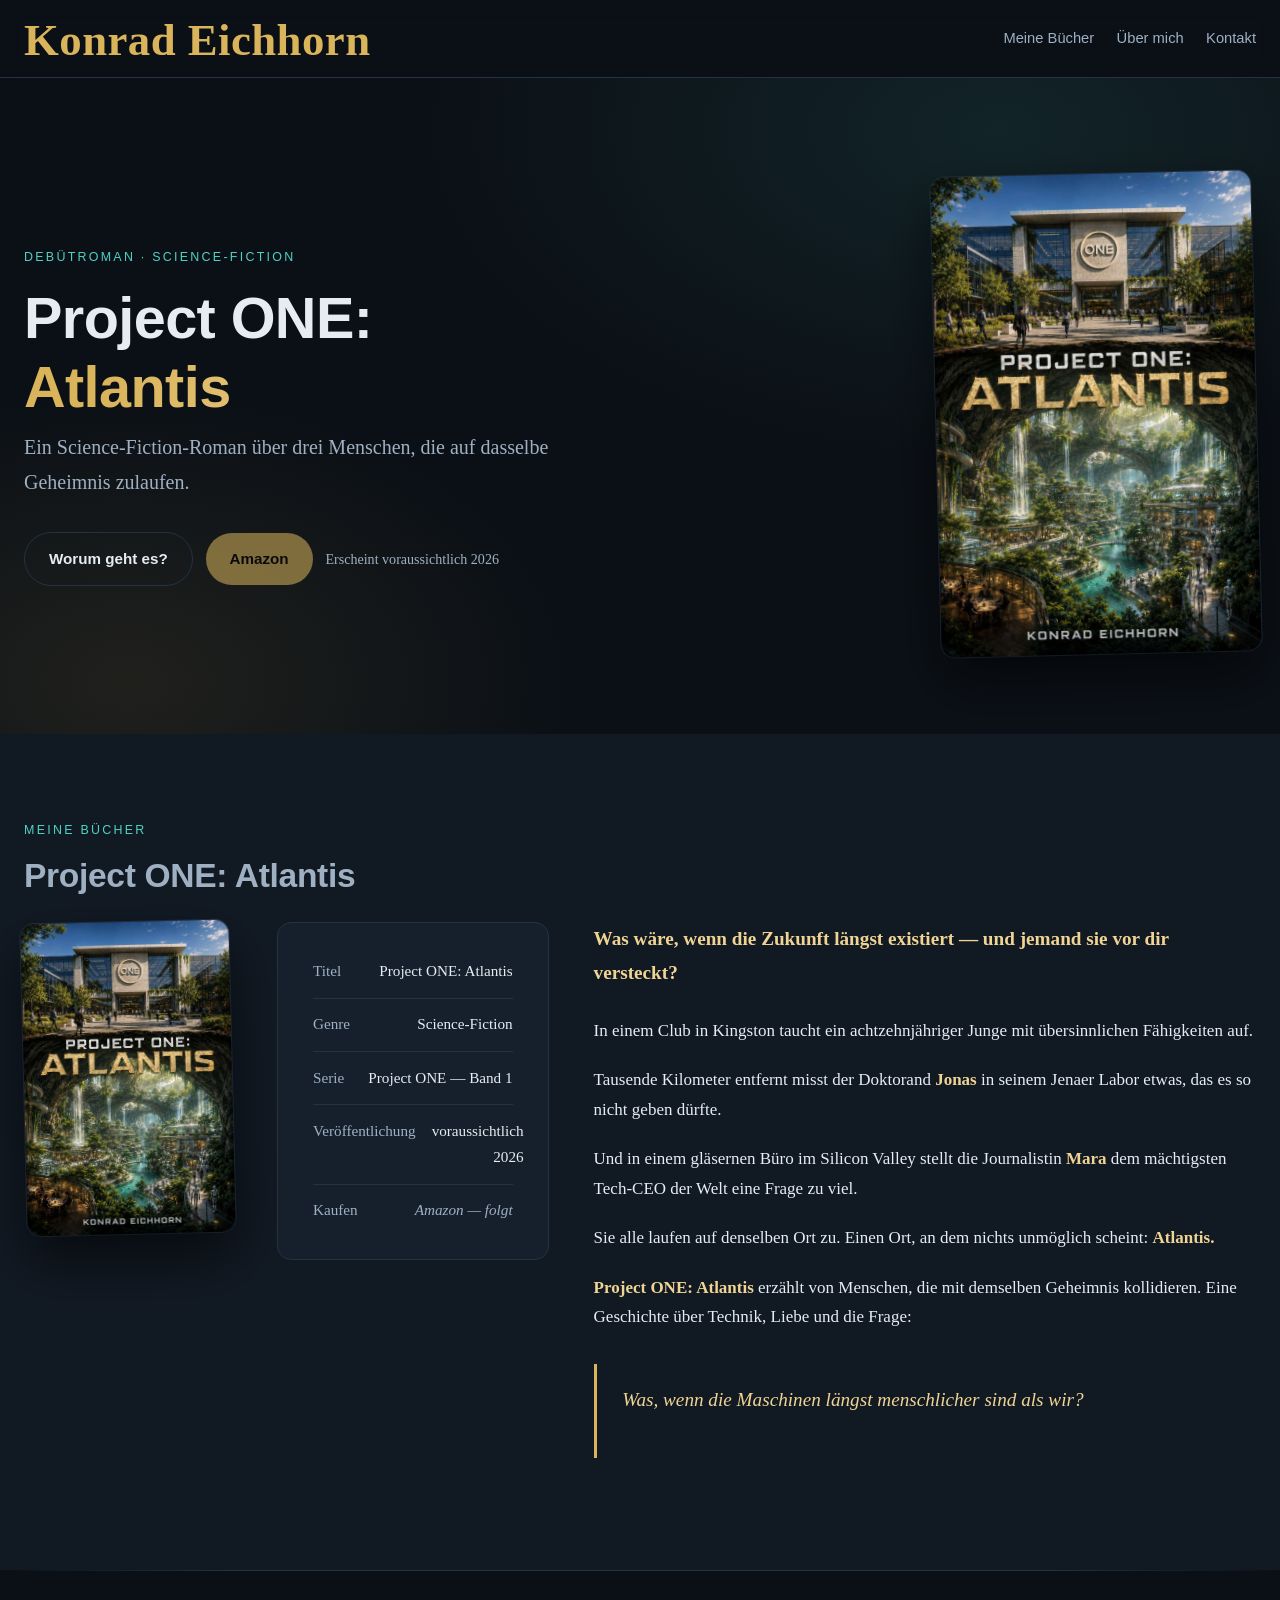
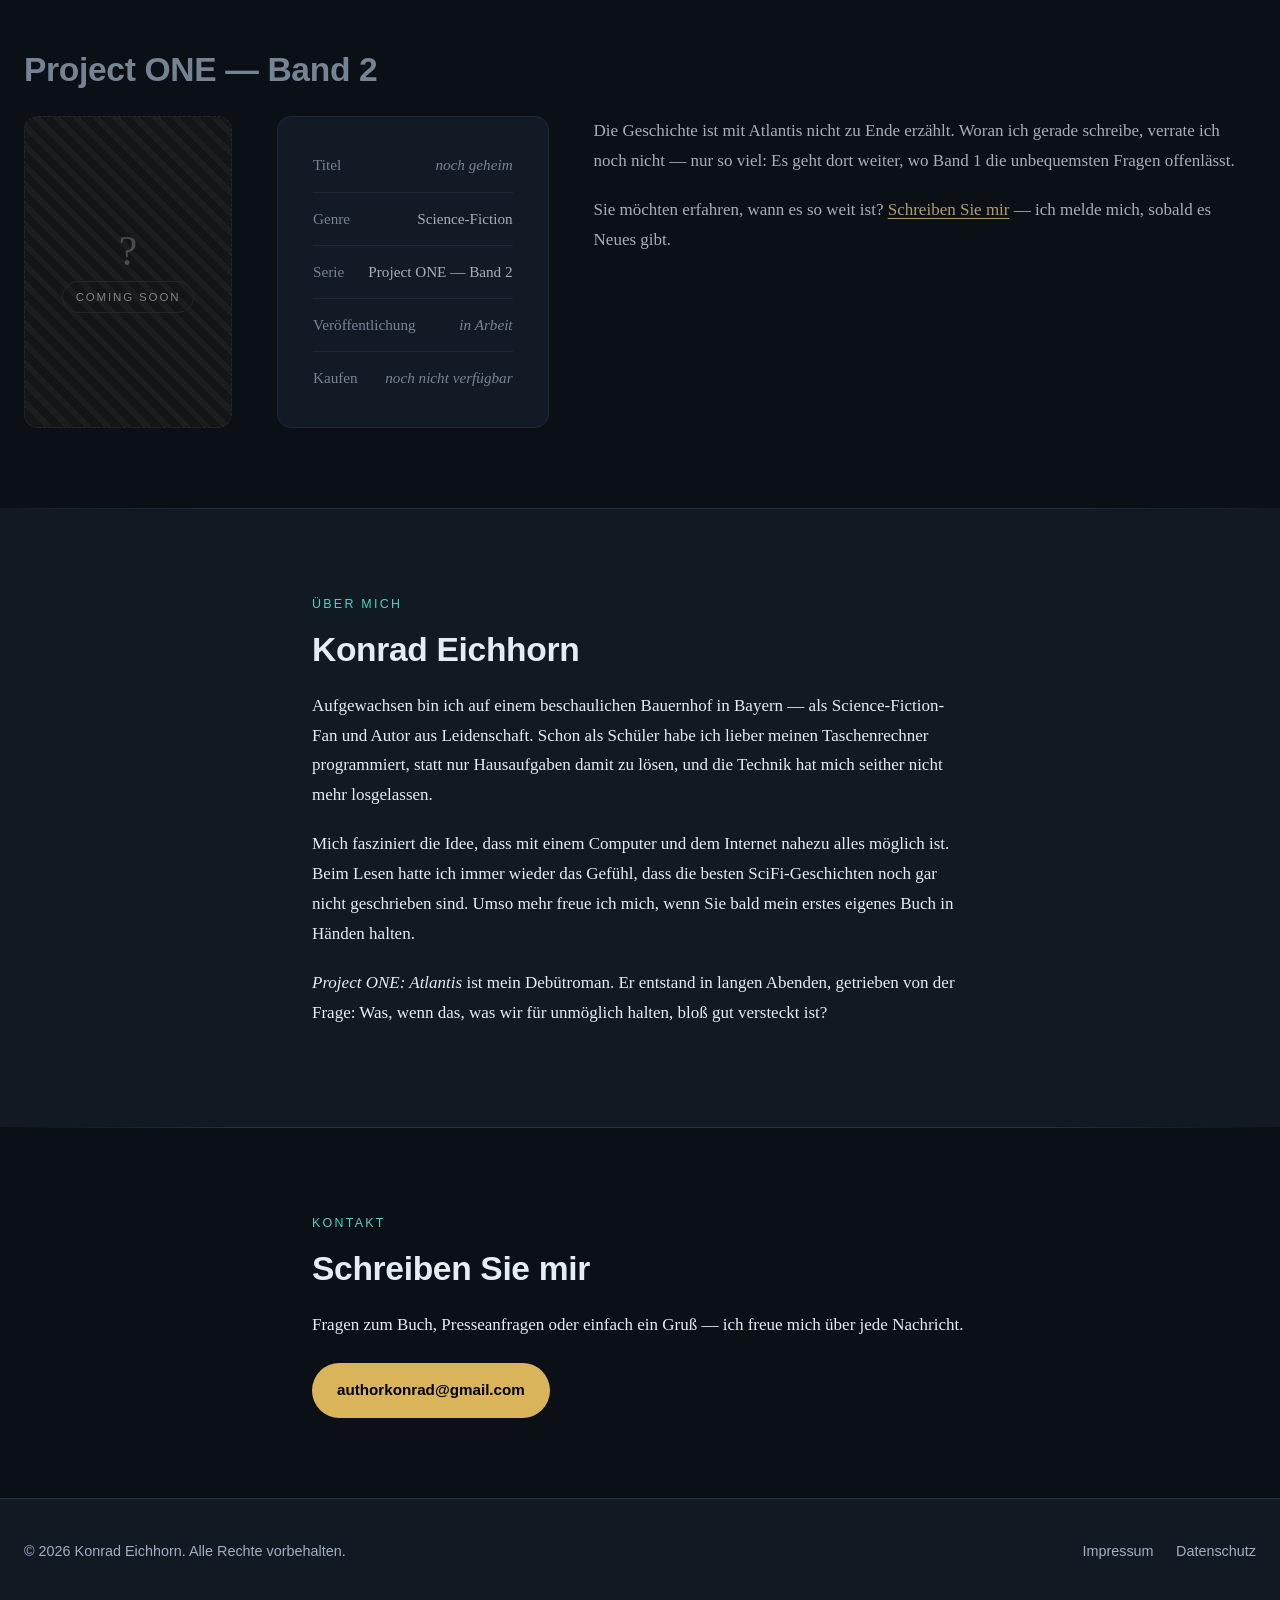
==== index.html @ 02f8e5ef "Initiale erstellung" ====
<!DOCTYPE html>
<html lang="de">
<head>
<meta charset="utf-8">
<meta name="viewport" content="width=device-width, initial-scale=1">
<title>Konrad — Autor aus Leidenschaft</title>
<meta name="description" content="Konrad Eichhorn schreibt Science-Fiction. Sein Debütroman „Project ONE: Atlantis“ erzählt von drei Menschen, die auf dasselbe Geheimnis zulaufen.">
<meta name="author" content="Konrad Eichhorn">
<link rel="canonical" href="https://keichhorn.github.io/author/">

<meta property="og:type" content="website">
<meta property="og:locale" content="de_DE">
<meta property="og:site_name" content="Konrad Eichhorn — Autor">
<meta property="og:title" content="Konrad — Autor aus Leidenschaft">
<meta property="og:description" content="Was wäre, wenn die Zukunft längst existiert — und jemand sie vor dir versteckt?">
<meta property="og:url" content="https://keichhorn.github.io/author/">
<meta property="og:image" content="https://keichhorn.github.io/author/bilder/cover-project-one-atlantis.jpg">
<meta name="twitter:card" content="summary_large_image">

<meta name="theme-color" content="#0b1016">
<link rel="icon" href="data:image/svg+xml,<svg xmlns='http://www.w3.org/2000/svg' viewBox='0 0 100 100'><text y='.9em' font-size='90'>📘</text></svg>">
<link rel="stylesheet" href="assets/style.css">
</head>
<body>

<header class="site-head">
  <div class="wrap">
    <a class="brand" href="index.html">Konrad Eichhorn</a>
    <nav aria-label="Hauptnavigation">
      <a href="#buecher">Meine Bücher</a>
      <a href="#autor">Über mich</a>
      <a href="#kontakt">Kontakt</a>
    </nav>
  </div>
</header>

<main>

  <!-- ---------- Hero ---------- -->
  <div class="hero">
    <div class="wrap">
      <div>
        <span class="kicker">Debütroman · Science-Fiction</span>
        <h1>Project ONE:<span class="accent">Atlantis</span></h1>
        <p class="lead">
          Ein Science-Fiction-Roman über drei Menschen, die auf dasselbe Geheimnis zulaufen.
        </p>
        <div class="actions">
          <a class="btn btn-ghost" href="#buecher">Worum geht es?</a>
          <!-- TODO Amazon-Link: sobald das Buch veröffentlicht ist, diesen Button ersetzen durch
               <a class="btn btn-primary" href="https://www.amazon.de/dp/DEINE-ASIN">Amazon</a>
               und den Hinweis daneben löschen. -->
          <a class="btn btn-primary" aria-disabled="true" href="#kontakt"
             title="Der Link folgt zur Veröffentlichung">Amazon</a>
          <span class="hint">Erscheint voraussichtlich 2026</span>
        </div>
      </div>
      <div class="cover-col">
        <div class="cover-frame">
          <img src="bilder/cover-project-one-atlantis.jpg"
               width="800" height="1200"
               alt="Buchcover „Project ONE: Atlantis“ von Konrad Eichhorn: ein gläserner Firmensitz über einer verborgenen unterirdischen Stadt.">
        </div>
      </div>
    </div>
  </div>

  <!-- ---------- Meine Bücher — Band 1 ---------- -->
  <section id="buecher" class="section-alt">
    <div class="wrap">
      <span class="kicker">Meine Bücher</span>

      <article>
        <h3 class="book-title">Project ONE: Atlantis</h3>

        <div class="book">
          <div class="cover-col">
            <div class="cover-frame">
              <img src="bilder/cover-project-one-atlantis.jpg"
                   width="800" height="1200" loading="lazy"
                   alt="Buchcover „Project ONE: Atlantis“ von Konrad Eichhorn: ein gläserner Firmensitz über einer verborgenen unterirdischen Stadt.">
            </div>
          </div>

          <div class="card">
            <ul class="facts">
              <li><span>Titel</span><span>Project ONE: Atlantis</span></li>
              <li><span>Genre</span><span>Science-Fiction</span></li>
              <li><span>Serie</span><span>Project ONE — Band 1</span></li>
              <li><span>Veröffentlichung</span><span>voraussichtlich 2026</span></li>
              <!-- TODO Amazon-Link: <span class="buy"> durch
                   <a class="buy" href="https://www.amazon.de/dp/DEINE-ASIN">Zum Angebot</a> ersetzen. -->
              <li><span>Kaufen</span><span class="pending">Amazon — folgt</span></li>
            </ul>
          </div>

          <div class="prose blurb">
            <p class="opener">Was wäre, wenn die Zukunft längst existiert — und jemand sie vor dir versteckt?</p>
            <p>In einem Club in Kingston taucht ein achtzehnjähriger Junge mit übersinnlichen Fähigkeiten auf.</p>
            <p>Tausende Kilometer entfernt misst der Doktorand <strong>Jonas</strong> in seinem Jenaer Labor etwas, das es so nicht geben dürfte.</p>
            <p>Und in einem gläsernen Büro im Silicon Valley stellt die Journalistin <strong>Mara</strong> dem mächtigsten Tech-CEO der Welt eine Frage zu viel.</p>
            <p>Sie alle laufen auf denselben Ort zu. Einen Ort, an dem nichts unmöglich scheint: <strong>Atlantis.</strong></p>
            <p><strong>Project ONE: Atlantis</strong> erzählt von Menschen, die mit demselben Geheimnis kollidieren. Eine Geschichte über Technik, Liebe und die Frage:</p>
            <blockquote>
              <p>Was, wenn die Maschinen längst menschlicher sind als wir?</p>
            </blockquote>
          </div>
        </div>
      </article>
    </div>
  </section>

  <!-- ---------- Meine Bücher — Band 2 (Platzhalter) ---------- -->
  <section id="band-2">
    <div class="wrap">
      <article class="book-soon">
        <h3 class="book-title">Project ONE — Band 2</h3>

        <div class="book">
          <div class="cover-col">
            <div class="cover-placeholder" role="img" aria-label="Cover zu Band 2 — noch nicht verfügbar">
              <span class="qm" aria-hidden="true">?</span>
              <span class="badge-soon">Coming soon</span>
            </div>
          </div>

          <div class="card">
            <ul class="facts">
              <li><span>Titel</span><span class="pending">noch geheim</span></li>
              <li><span>Genre</span><span>Science-Fiction</span></li>
              <li><span>Serie</span><span>Project ONE — Band 2</span></li>
              <li><span>Veröffentlichung</span><span class="pending">in Arbeit</span></li>
              <li><span>Kaufen</span><span class="pending">noch nicht verfügbar</span></li>
            </ul>
          </div>

          <div class="prose">
            <p>
              Die Geschichte ist mit Atlantis nicht zu Ende erzählt. Woran ich gerade schreibe,
              verrate ich noch nicht — nur so viel: Es geht dort weiter, wo Band 1 die
              unbequemsten Fragen offenlässt.
            </p>
            <p>
              Sie möchten erfahren, wann es so weit ist?
              <a href="#kontakt">Schreiben Sie mir</a> — ich melde mich, sobald es Neues gibt.
            </p>
          </div>
        </div>
      </article>
    </div>
  </section>

  <!-- ---------- Über mich ---------- -->
  <section id="autor" class="section-alt">
    <div class="wrap prose">
      <span class="kicker">Über mich</span>
      <h2>Konrad Eichhorn</h2>
      <p>
        Aufgewachsen bin ich auf einem beschaulichen Bauernhof in Bayern — als Science-Fiction-Fan
        und Autor aus Leidenschaft. Schon als Schüler habe ich lieber meinen Taschenrechner
        programmiert, statt nur Hausaufgaben damit zu lösen, und die Technik hat mich seither
        nicht mehr losgelassen.
      </p>
      <p>
        Mich fasziniert die Idee, dass mit einem Computer und dem Internet nahezu alles möglich ist.
        Beim Lesen hatte ich immer wieder das Gefühl, dass die besten SciFi-Geschichten noch gar
        nicht geschrieben sind. Umso mehr freue ich mich, wenn Sie bald mein erstes eigenes Buch
        in Händen halten.
      </p>
      <p>
        <em>Project ONE: Atlantis</em> ist mein Debütroman. Er entstand in langen Abenden,
        getrieben von der Frage: Was, wenn das, was wir für unmöglich halten, bloß gut versteckt ist?
      </p>
    </div>
  </section>

  <!-- ---------- Kontakt ---------- -->
  <section id="kontakt">
    <div class="wrap prose">
      <span class="kicker">Kontakt</span>
      <h2>Schreiben Sie mir</h2>
      <p>
        Fragen zum Buch, Presseanfragen oder einfach ein Gruß — ich freue mich über jede Nachricht.
      </p>
      <div class="actions" style="margin-top:1.5rem;">
        <a class="btn btn-primary" href="mailto:authorkonrad@gmail.com">authorkonrad@gmail.com</a>
      </div>
    </div>
  </section>

</main>

<footer class="site-foot">
  <div class="wrap">
    <p style="margin:0;">© 2026 Konrad Eichhorn. Alle Rechte vorbehalten.</p>
    <nav aria-label="Rechtliches">
      <a href="impressum.html">Impressum</a>
      <a href="datenschutz.html">Datenschutz</a>
    </nav>
  </div>
</footer>

<script src="assets/script.js" defer></script>
</body>
</html>
---- assets/style.css ----
/* Project ONE: Atlantis — Autorenseite Konrad Eichhorn */

:root {
  --bg:        #0b1016;
  --bg-alt:    #111923;
  --surface:   #16202c;
  --line:      #243244;
  --text:      #e6ecf3;
  --text-dim:  #9fb0c3;
  --gold:      #d9b45b;
  --gold-soft: #f0d494;
  --teal:      #4fd1c5;
  --maxw:      80rem;
  --radius:    14px;
}

*, *::before, *::after { box-sizing: border-box; }

html {
  scroll-behavior: smooth;
  scroll-padding-top: 6.5rem;  /* damit die sticky Kopfzeile das Ziel nicht verdeckt */
}

body {
  margin: 0;
  background: var(--bg);
  color: var(--text);
  font-family: "Iowan Old Style", "Palatino Linotype", Palatino, Georgia, serif;
  font-size: 1.0625rem;
  line-height: 1.75;
  -webkit-font-smoothing: antialiased;
}

img { max-width: 100%; height: auto; display: block; }

a { color: var(--gold-soft); text-decoration-thickness: 1px; text-underline-offset: 3px; }
a:hover { color: #fff; }

h1, h2, h3, .kicker, .btn, nav, footer {
  font-family: "Segoe UI", -apple-system, BlinkMacSystemFont, Roboto, Helvetica, Arial, sans-serif;
}

h1, h2, h3 { line-height: 1.2; margin: 0 0 .6em; font-weight: 700; letter-spacing: -0.01em; }
h2 { font-size: clamp(1.5rem, 3.2vw, 2.1rem); }
h3 { font-size: 1.15rem; }

.wrap { max-width: var(--maxw); margin: 0 auto; padding: 0 1.5rem; }

/* Sprungziele bekommen per Skript den Fokus — ohne sichtbaren Rahmen. */
[tabindex="-1"]:focus { outline: none; }

.kicker {
  display: inline-block;
  font-size: .78rem;
  letter-spacing: .18em;
  text-transform: uppercase;
  color: var(--teal);
  margin-bottom: .9rem;
}

/* ---------- Kopfzeile ---------- */

.site-head {
  position: sticky; top: 0; z-index: 20;
  background: rgba(11, 16, 22, .88);
  backdrop-filter: blur(10px);
  border-bottom: 1px solid var(--line);
}
.site-head .wrap {
  display: flex; align-items: center; justify-content: space-between;
  gap: 1rem; min-height: 4.8rem; flex-wrap: wrap;
}
/* Handschriftlicher Namenszug. Bewusst nur systemeigene Schriften — eine
   Webfont von einem fremden Server wäre ein Datenschutzthema. Reihenfolge:
   macOS-Kalligrafie, dann Windows (Gabriola/Segoe Script), dann Notnagel. */
.brand {
  font-family: "Snell Roundhand", "Apple Chancery", Gabriola,
               "Segoe Script", "Brush Script MT", "Lucida Handwriting", cursive;
  font-size: 2.8rem;   /* Schwungschriften laufen klein, daher großzügiger */
  font-weight: 600;
  line-height: 1;
  letter-spacing: .01em;
  color: var(--gold);
  text-decoration: none;
  padding-top: .1em;   /* Schwungschriften sitzen optisch zu hoch */
  transition: color .2s ease;
}
.brand:hover { color: var(--gold-soft); }
.site-head nav { display: flex; gap: 1.4rem; flex-wrap: wrap; }
.site-head nav a {
  color: var(--text-dim); text-decoration: none; font-size: .92rem;
}
.site-head nav a:hover { color: var(--gold); }

/* ---------- Hero ---------- */

.hero {
  padding: clamp(3rem, 8vw, 6rem) 0 clamp(3rem, 7vw, 5rem);
  background:
    radial-gradient(60rem 34rem at 78% 8%, rgba(79, 209, 197, .10), transparent 60%),
    radial-gradient(46rem 30rem at 10% 92%, rgba(217, 180, 91, .10), transparent 60%);
}
.hero .wrap {
  display: grid;
  grid-template-columns: minmax(0, 1fr) minmax(0, 20rem);
  gap: clamp(2rem, 6vw, 4.5rem);
  align-items: center;
}
.hero h1 {
  font-size: clamp(2.2rem, 6vw, 3.6rem);
  margin-bottom: .5rem;
}
.hero h1 .accent {
  display: block;
  background: linear-gradient(100deg, var(--gold) 10%, var(--gold-soft) 55%, var(--gold) 90%);
  -webkit-background-clip: text; background-clip: text;
  color: transparent;
}
.hero .lead {
  font-size: clamp(1.05rem, 2.1vw, 1.25rem);
  color: var(--text-dim);
  max-width: 34rem;
  margin: 0 0 2rem;
}
/* Das Cover ist ein großes Bild — ohne eigene Compositing-Ebene ruckelt die
   Drehung, weil der Browser bei jedem Frame neu rastern müsste. will-change
   und translateZ(0) legen es dauerhaft auf die GPU. */
.cover-frame {
  border-radius: var(--radius);
  overflow: hidden;
  box-shadow: 0 1.6rem 3.5rem rgba(0, 0, 0, .6), 0 0 0 1px var(--line);
  transform: rotate(-1.4deg) translateZ(0);
  transition: transform .5s cubic-bezier(.22, .61, .36, 1);
  will-change: transform;
  backface-visibility: hidden;
}
.cover-frame:hover {
  transform: rotate(0deg) translate3d(0, -6px, 0) scale(1.015);
}
.cover-frame img { transform: translateZ(0); }

/* ---------- Buttons ---------- */

.actions { display: flex; gap: .8rem; flex-wrap: wrap; align-items: center; }
.btn {
  display: inline-block;
  padding: .8rem 1.5rem;
  border-radius: 999px;
  font-size: .95rem; font-weight: 600;
  text-decoration: none;
  border: 1px solid transparent;
  transition: transform .15s ease, background .2s ease, border-color .2s ease;
}
.btn:hover { transform: translateY(-2px); }
.btn-primary { background: var(--gold); color: #000; }
.btn-primary:hover { background: var(--gold-soft); color: #000; }
.btn-ghost { border-color: var(--line); color: var(--text); }
.btn-ghost:hover { border-color: var(--gold); color: var(--gold-soft); }
.btn[aria-disabled="true"] {
  background: transparent; color: var(--text-dim);
  border: 1px dashed var(--line); cursor: not-allowed;
}
.btn[aria-disabled="true"]:hover { transform: none; color: var(--text-dim); }
/* Amazon-Button: behält die gelbe Optik, ist bis zur Veröffentlichung aber stumm. */
.btn-primary[aria-disabled="true"] {
  background: var(--gold); color: #000;
  border: none; opacity: .55;
}
.btn-primary[aria-disabled="true"]:hover { background: var(--gold); color: #000; }
.hint {
  color: var(--text-dim);
  font-size: .88rem;
  align-self: center;
}

/* ---------- Abschnitte ---------- */

/* Abschnitte wechseln zwischen dunkel und etwas heller — das ist der eigentliche
   Trenner. Die Linie an der Naht läuft zu den Rändern hin aus. */
section { padding: clamp(3rem, 7vw, 5rem) 0; position: relative; }
section + section::before {
  content: "";
  position: absolute; top: 0; left: 50%;
  transform: translateX(-50%);
  width: min(100%, var(--maxw));
  height: 1px;
  background: linear-gradient(90deg,
    transparent, var(--line) 18%, var(--line) 82%, transparent);
}
.section-alt { background: var(--bg-alt); }

.prose { max-width: 44rem; }
.prose p { margin: 0 0 1.15em; }

blockquote {
  margin: 2rem 0;
  padding: 1.2rem 0 1.2rem 1.6rem;
  border-left: 3px solid var(--gold);
  font-size: 1.2rem;
  font-style: italic;
  color: var(--gold-soft);
}
blockquote p { margin: 0; }

.split {
  display: grid;
  grid-template-columns: minmax(0, 1fr) minmax(0, 1fr);
  gap: clamp(2rem, 5vw, 3.5rem);
  align-items: start;
}

.facts { list-style: none; padding: 0; margin: 2rem 0 0; }
.facts li {
  display: flex; justify-content: space-between; gap: 1rem;
  padding: .8rem 0; border-bottom: 1px solid var(--line);
  font-size: .95rem;
}
.facts li span:first-child { color: var(--text-dim); }
.facts li span:last-child { text-align: right; }

.card {
  background: var(--surface);
  border: 1px solid var(--line);
  border-radius: var(--radius);
  padding: clamp(1.5rem, 4vw, 2.2rem);
}

/* ---------- Bücher ---------- */

/* Von links nach rechts: Cover, Eckdaten, Klappentext. */
.book {
  display: grid;
  grid-template-columns: minmax(0, 13rem) minmax(0, 17rem) minmax(0, 1fr);
  gap: clamp(1.6rem, 3.5vw, 2.8rem);
  align-items: start;
}
.book-title {
  font-size: clamp(1.5rem, 3.4vw, 2.1rem);
  color: var(--text-dim);
  margin-bottom: 1.6rem;
}
.book .prose { max-width: none; }
.book .facts { margin-top: 0; }
.book .facts li:first-child { padding-top: 0; }
.book .facts li:last-child { border-bottom: none; padding-bottom: 0; }
.facts .buy { color: var(--gold-soft); text-decoration: none; font-weight: 600; }
.facts .buy:hover { color: #fff; text-decoration: underline; }
.facts .pending { color: var(--text-dim); font-style: italic; }

/* Klappentext: alles Hervorgehobene übernimmt das Gold des Covers. */
.blurb strong, .blurb em, .blurb b, .blurb i { color: var(--gold-soft); }
.blurb strong { font-weight: 700; }
.blurb .opener {
  font-size: 1.2rem;
  color: var(--gold-soft);
  font-weight: 600;
  margin-bottom: 1.4em;
}

/* Band 2 — Platzhalter, bis es etwas zu zeigen gibt */
.book-soon { opacity: .72; }
.book-soon .book-title { color: var(--text-dim); }
.cover-placeholder {
  position: relative;
  aspect-ratio: 2 / 3;
  border-radius: var(--radius);
  border: 1px dashed var(--line);
  background:
    repeating-linear-gradient(
      45deg,
      rgba(159, 176, 195, .07) 0,
      rgba(159, 176, 195, .07) 6px,
      transparent 6px,
      transparent 14px
    ),
    var(--bg-alt);
  display: grid;
  place-content: center;
  gap: .5rem;
  text-align: center;
  padding: 1.5rem;
  filter: grayscale(1);
}
.cover-placeholder .qm {
  font-size: 2.6rem;
  color: var(--text-dim);
  opacity: .5;
  line-height: 1;
}
.badge-soon {
  display: inline-block;
  font-family: "Segoe UI", -apple-system, BlinkMacSystemFont, Roboto, Helvetica, Arial, sans-serif;
  font-size: .72rem;
  letter-spacing: .16em;
  text-transform: uppercase;
  color: var(--text-dim);
  border: 1px solid var(--line);
  border-radius: 999px;
  padding: .3rem .8rem;
}

/* ---------- Rechtsseiten ---------- */

.legal { padding-top: clamp(2.5rem, 6vw, 4rem); }
.legal .prose h2 { margin-top: 2.5rem; font-size: 1.35rem; }
.legal .prose h2:first-of-type { margin-top: 0; }
.legal address { font-style: normal; color: var(--text-dim); margin: 0 0 1.15em; }

.todo {
  background: rgba(217, 180, 91, .1);
  border: 1px dashed var(--gold);
  border-radius: 6px;
  padding: .1em .5em;
  color: var(--gold-soft);
  font-size: .9em;
}

/* ---------- Fußzeile ---------- */

.site-foot {
  border-top: 1px solid var(--line);
  background: var(--bg-alt);
  padding: 2.5rem 0;
  color: var(--text-dim);
  font-size: .9rem;
}
.site-foot .wrap {
  display: flex; justify-content: space-between; gap: 1rem; flex-wrap: wrap;
}
.site-foot nav { display: flex; gap: 1.4rem; flex-wrap: wrap; }
.site-foot a { color: var(--text-dim); text-decoration: none; }
.site-foot a:hover { color: var(--gold); }

/* ---------- Schmale Bildschirme ---------- */

/* Stufe 1: Klappentext rutscht unter Cover und Eckdaten. */
@media (max-width: 72rem) {
  .book { grid-template-columns: minmax(0, 12rem) minmax(0, 1fr); }
  .book .blurb { grid-column: 1 / -1; }
}

/* Stufe 2: alles untereinander. */
@media (max-width: 46rem) {
  .book { grid-template-columns: minmax(0, 1fr); }
  .book .cover-col { max-width: 15rem; }
  .book .blurb { grid-column: auto; }
}

@media (max-width: 52rem) {
  .hero .wrap { grid-template-columns: minmax(0, 1fr); }
  .hero .cover-col { order: -1; max-width: 17rem; margin: 0 auto; }
  .split { grid-template-columns: minmax(0, 1fr); }
  .site-head .wrap { min-height: auto; padding-top: .8rem; padding-bottom: .8rem; }
}

@media (prefers-reduced-motion: reduce) {
  html { scroll-behavior: auto; }
  *, *::before, *::after { transition: none !important; }
}
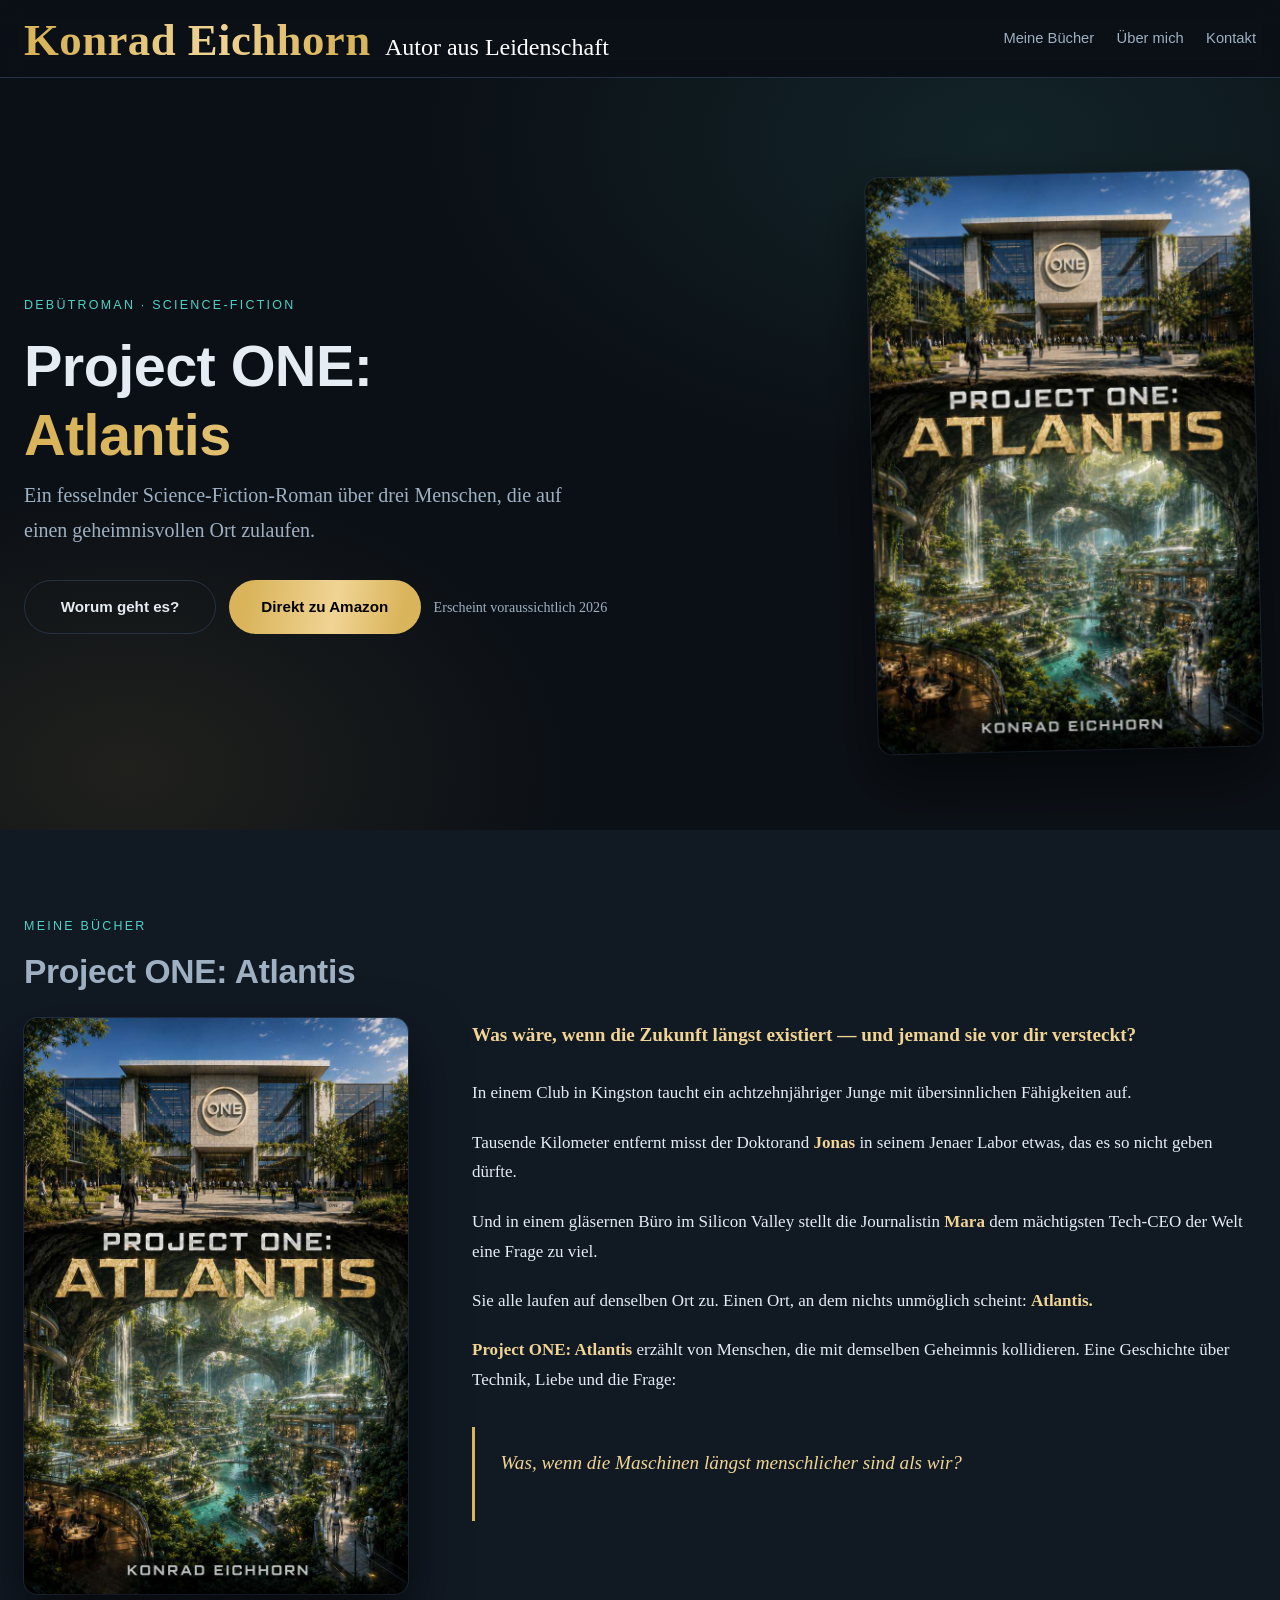
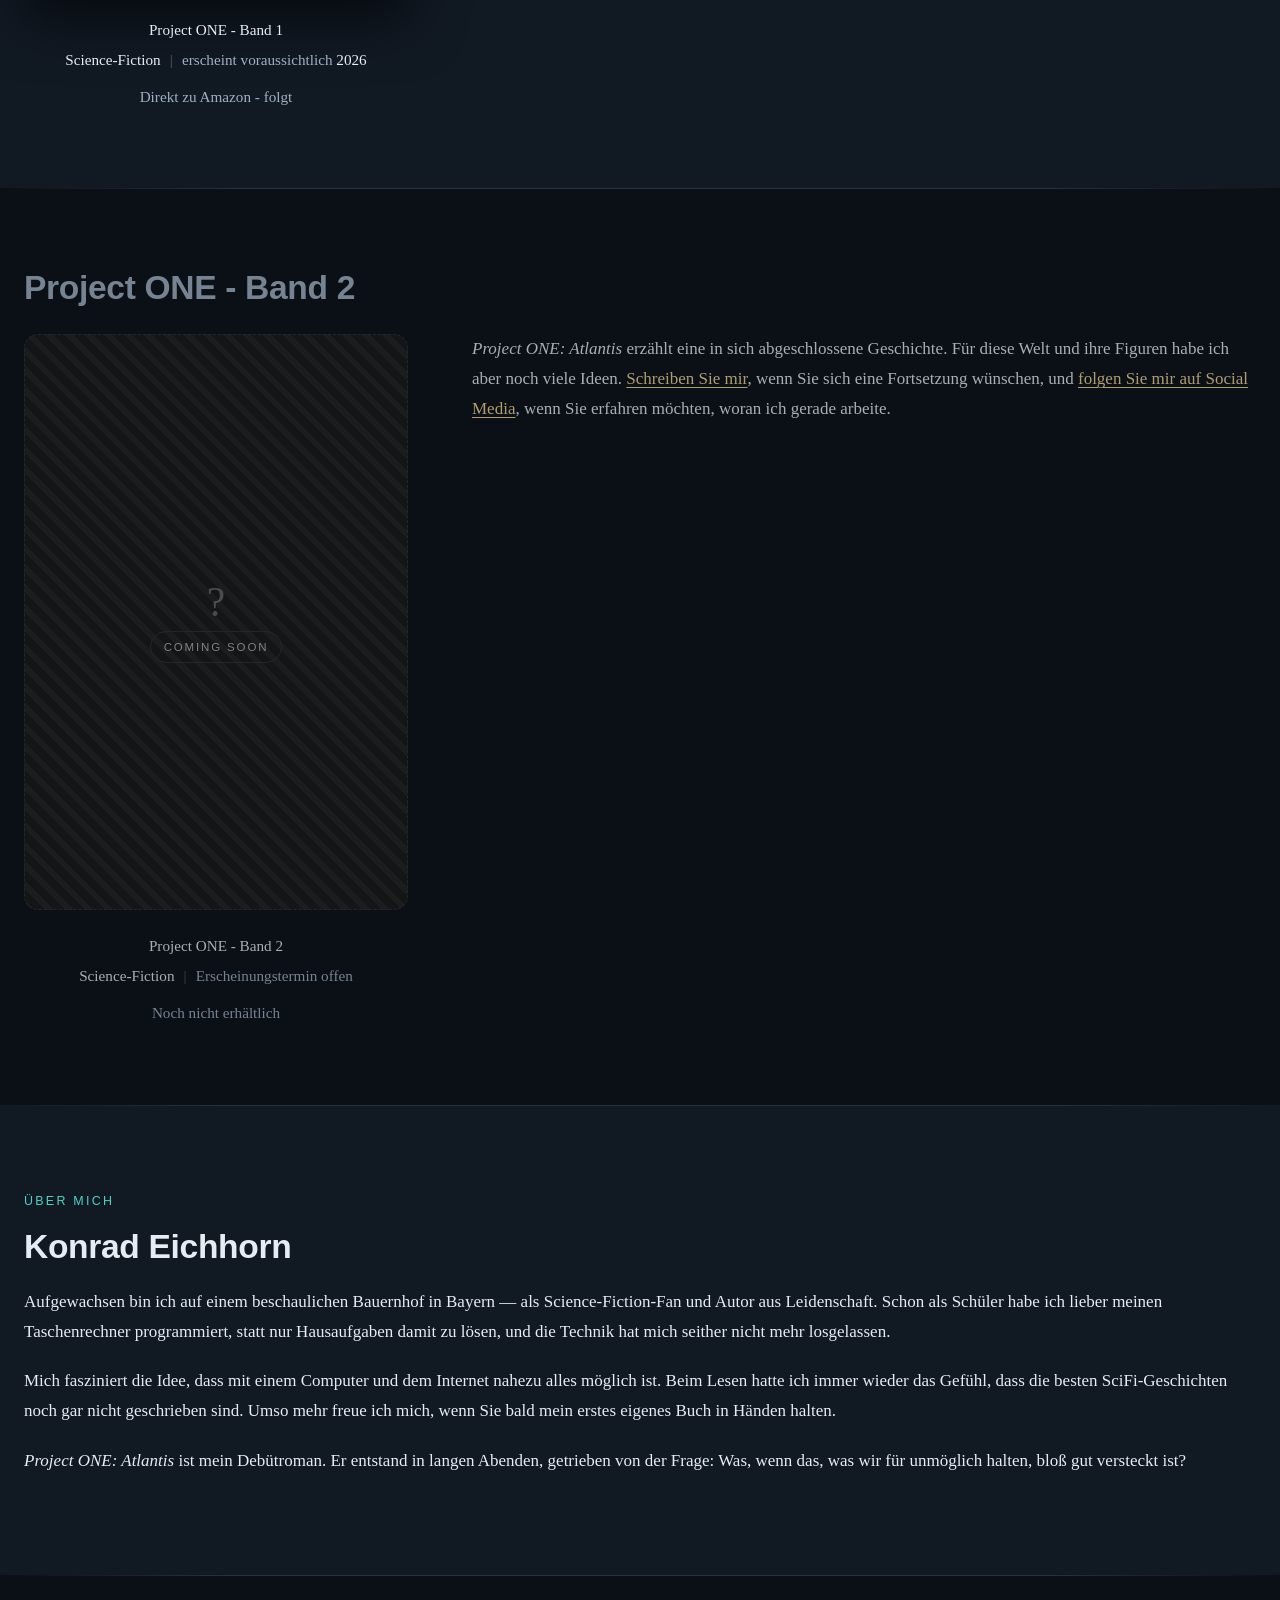
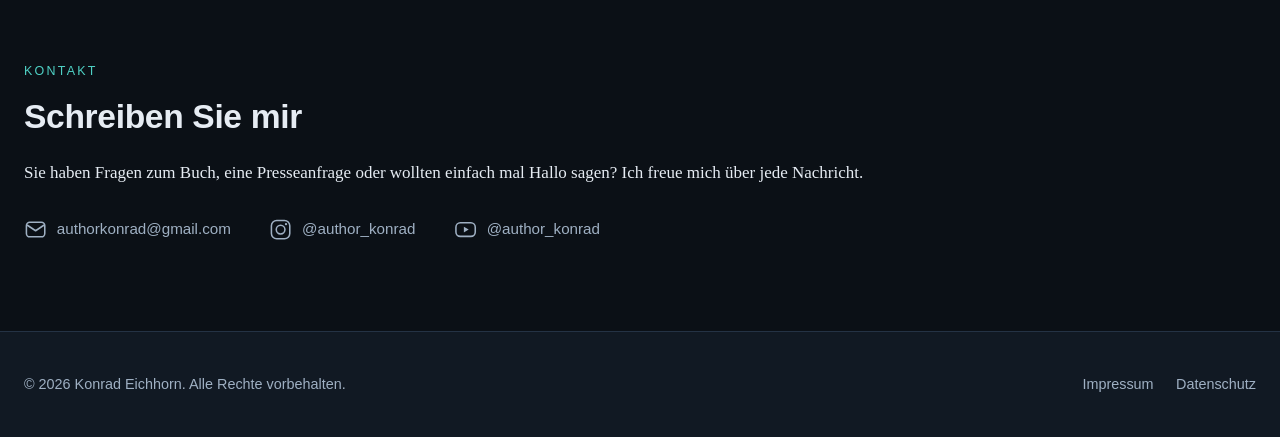
==== commit 434f19e0: "Website v1 fertig" ====
--- a/index.html
+++ b/index.html
@@ -3,7 +3,7 @@
 <head>
 <meta charset="utf-8">
 <meta name="viewport" content="width=device-width, initial-scale=1">
-<title>Konrad — Autor aus Leidenschaft</title>
+<title>Konrad - Autor aus Leidenschaft</title>
 <meta name="description" content="Konrad Eichhorn schreibt Science-Fiction. Sein Debütroman „Project ONE: Atlantis“ erzählt von drei Menschen, die auf dasselbe Geheimnis zulaufen.">
 <meta name="author" content="Konrad Eichhorn">
 <link rel="canonical" href="https://keichhorn.github.io/author/">
@@ -11,21 +11,25 @@
 <meta property="og:type" content="website">
 <meta property="og:locale" content="de_DE">
 <meta property="og:site_name" content="Konrad Eichhorn — Autor">
-<meta property="og:title" content="Konrad — Autor aus Leidenschaft">
+<meta property="og:title" content="Konrad - Autor aus Leidenschaft">
 <meta property="og:description" content="Was wäre, wenn die Zukunft längst existiert — und jemand sie vor dir versteckt?">
 <meta property="og:url" content="https://keichhorn.github.io/author/">
 <meta property="og:image" content="https://keichhorn.github.io/author/bilder/cover-project-one-atlantis.jpg">
 <meta name="twitter:card" content="summary_large_image">
 
+<meta name="color-scheme" content="dark">
 <meta name="theme-color" content="#0b1016">
-<link rel="icon" href="data:image/svg+xml,<svg xmlns='http://www.w3.org/2000/svg' viewBox='0 0 100 100'><text y='.9em' font-size='90'>📘</text></svg>">
+<link rel="icon" type="image/png" href="bilder/icon-k.png">
 <link rel="stylesheet" href="assets/style.css">
 </head>
 <body>
 
 <header class="site-head">
   <div class="wrap">
-    <a class="brand" href="index.html">Konrad Eichhorn</a>
+    <div class="brand-group">
+      <a class="brand" href="index.html">Konrad Eichhorn</a>
+      <span class="tagline">Autor aus Leidenschaft</span>
+    </div>
     <nav aria-label="Hauptnavigation">
       <a href="#buecher">Meine Bücher</a>
       <a href="#autor">Über mich</a>
@@ -43,24 +47,22 @@
         <span class="kicker">Debütroman · Science-Fiction</span>
         <h1>Project ONE:<span class="accent">Atlantis</span></h1>
         <p class="lead">
-          Ein Science-Fiction-Roman über drei Menschen, die auf dasselbe Geheimnis zulaufen.
+          Ein fesselnder Science-Fiction-Roman über drei Menschen, die auf einen geheimnisvollen Ort zulaufen.
         </p>
         <div class="actions">
           <a class="btn btn-ghost" href="#buecher">Worum geht es?</a>
-          <!-- TODO Amazon-Link: sobald das Buch veröffentlicht ist, diesen Button ersetzen durch
-               <a class="btn btn-primary" href="https://www.amazon.de/dp/DEINE-ASIN">Amazon</a>
-               und den Hinweis daneben löschen. -->
+          <!-- Ziel und Zustand kommen aus AMAZON_URL in assets/script.js -->
           <a class="btn btn-primary" aria-disabled="true" href="#kontakt"
-             title="Der Link folgt zur Veröffentlichung">Amazon</a>
+             data-amazon="Amazon" title="Der Link folgt zur Veröffentlichung">Direkt zu Amazon</a>
           <span class="hint">Erscheint voraussichtlich 2026</span>
         </div>
       </div>
       <div class="cover-col">
-        <div class="cover-frame">
+        <a class="cover-frame" href="#buecher" aria-label="Zum Buch springen">
           <img src="bilder/cover-project-one-atlantis.jpg"
                width="800" height="1200"
                alt="Buchcover „Project ONE: Atlantis“ von Konrad Eichhorn: ein gläserner Firmensitz über einer verborgenen unterirdischen Stadt.">
-        </div>
+        </a>
       </div>
     </div>
   </div>
@@ -80,18 +82,13 @@
                    width="800" height="1200" loading="lazy"
                    alt="Buchcover „Project ONE: Atlantis“ von Konrad Eichhorn: ein gläserner Firmensitz über einer verborgenen unterirdischen Stadt.">
             </div>
-          </div>
-
-          <div class="card">
-            <ul class="facts">
-              <li><span>Titel</span><span>Project ONE: Atlantis</span></li>
-              <li><span>Genre</span><span>Science-Fiction</span></li>
-              <li><span>Serie</span><span>Project ONE — Band 1</span></li>
-              <li><span>Veröffentlichung</span><span>voraussichtlich 2026</span></li>
-              <!-- TODO Amazon-Link: <span class="buy"> durch
-                   <a class="buy" href="https://www.amazon.de/dp/DEINE-ASIN">Zum Angebot</a> ersetzen. -->
-              <li><span>Kaufen</span><span class="pending">Amazon — folgt</span></li>
-            </ul>
+            <div class="specs">
+              <p>Project ONE - Band 1</p>
+              <p>Science-Fiction<span class="sep">|</span><span class="lbl">erscheint voraussichtlich</span> 2026</p>
+              <!-- Ziel und Zustand kommen aus AMAZON_URL in assets/script.js -->
+              <p><a class="buy pending" href="#kontakt"
+                    data-amazon="Direkt zu Amazon">Direkt zu Amazon - folgt</a></p>
+            </div>
           </div>
 
           <div class="prose blurb">
@@ -114,7 +111,7 @@
   <section id="band-2">
     <div class="wrap">
       <article class="book-soon">
-        <h3 class="book-title">Project ONE — Band 2</h3>
+        <h3 class="book-title">Project ONE - Band 2</h3>
 
         <div class="book">
           <div class="cover-col">
@@ -122,27 +119,27 @@
               <span class="qm" aria-hidden="true">?</span>
               <span class="badge-soon">Coming soon</span>
             </div>
-          </div>
-
-          <div class="card">
-            <ul class="facts">
-              <li><span>Titel</span><span class="pending">noch geheim</span></li>
-              <li><span>Genre</span><span>Science-Fiction</span></li>
-              <li><span>Serie</span><span>Project ONE — Band 2</span></li>
-              <li><span>Veröffentlichung</span><span class="pending">in Arbeit</span></li>
-              <li><span>Kaufen</span><span class="pending">noch nicht verfügbar</span></li>
-            </ul>
+            <div class="specs">
+              <p>Project ONE - Band 2</p>
+              <p>Science-Fiction<span class="sep">|</span><span class="lbl">Erscheinungstermin offen</span></p>
+              <p class="pending">Noch nicht erhältlich</p>
+            </div>
           </div>
 
           <div class="prose">
             <p>
-              Die Geschichte ist mit Atlantis nicht zu Ende erzählt. Woran ich gerade schreibe,
-              verrate ich noch nicht — nur so viel: Es geht dort weiter, wo Band 1 die
-              unbequemsten Fragen offenlässt.
+              <em>Project ONE: Atlantis</em> erzählt eine in sich abgeschlossene Geschichte.
+              Für diese Welt und ihre Figuren habe ich aber noch viele Ideen.
+              <a href="mailto:authorkonrad@gmail.com">Schreiben Sie mir</a>, wenn Sie sich
+              eine Fortsetzung wünschen, und <a href="#kontakt">folgen Sie mir auf Social
+              Media</a>, wenn Sie erfahren möchten, woran ich gerade arbeite.
             </p>
-            <p>
+            <!-- Erscheint erst, wenn AMAZON_AUTHOR_URL in assets/script.js gesetzt ist. -->
+            <p hidden data-amazon-author-item>
               Sie möchten erfahren, wann es so weit ist?
-              <a href="#kontakt">Schreiben Sie mir</a> — ich melde mich, sobald es Neues gibt.
+              <a class="buy" data-amazon-author="Abonnieren Sie mich auf Amazon"
+                 href="#">Abonnieren Sie mich auf Amazon</a> — dann werden Sie über jedes neue
+              Buch benachrichtigt.
             </p>
           </div>
         </div>
@@ -180,11 +177,52 @@
       <span class="kicker">Kontakt</span>
       <h2>Schreiben Sie mir</h2>
       <p>
-        Fragen zum Buch, Presseanfragen oder einfach ein Gruß — ich freue mich über jede Nachricht.
-      </p>
-      <div class="actions" style="margin-top:1.5rem;">
-        <a class="btn btn-primary" href="mailto:authorkonrad@gmail.com">authorkonrad@gmail.com</a>
-      </div>
+        Sie haben Fragen zum Buch, eine Presseanfrage oder wollten einfach mal Hallo sagen?
+        Ich freue mich über jede Nachricht.
+      </p>
+      <ul class="social">
+        <li>
+          <a href="mailto:authorkonrad@gmail.com">
+            <svg viewBox="0 0 24 24" aria-hidden="true" focusable="false">
+              <rect x="2.5" y="4.5" width="19" height="15" rx="3.5"/>
+              <path d="M3.5 7.5 L12 13.2 L20.5 7.5"/>
+            </svg>
+            <span>authorkonrad@gmail.com</span>
+            <span class="sr">per E-Mail schreiben</span>
+          </a>
+        </li>
+        <!-- Wird nur eingeblendet, wenn AMAZON_AUTHOR_URL in assets/script.js gesetzt ist. -->
+        <li hidden data-amazon-author-item>
+          <a data-amazon-author href="#">
+            <svg viewBox="0 0 24 24" aria-hidden="true" focusable="false">
+              <circle cx="12" cy="8.2" r="3.7"/>
+              <path d="M4.8 20.5 c0-3.6 3.2-5.8 7.2-5.8 s7.2 2.2 7.2 5.8"/>
+            </svg>
+            <span>Autorenprofil bei Amazon</span>
+          </a>
+        </li>
+        <li>
+          <a href="https://www.instagram.com/author_konrad/" rel="me noopener noreferrer" target="_blank">
+            <svg viewBox="0 0 24 24" aria-hidden="true" focusable="false">
+              <rect x="2.5" y="2.5" width="19" height="19" rx="5.5"/>
+              <circle cx="12" cy="12" r="4.5"/>
+              <circle cx="17.6" cy="6.4" r="1.2" class="dot"/>
+            </svg>
+            <span>@author_konrad</span>
+            <span class="sr">auf Instagram</span>
+          </a>
+        </li>
+        <li>
+          <a href="https://www.youtube.com/@author_konrad" rel="me noopener noreferrer" target="_blank">
+            <svg viewBox="0 0 24 24" aria-hidden="true" focusable="false">
+              <rect x="2" y="5" width="20" height="14" rx="4.5"/>
+              <path d="M10.2 9.1 L15.2 12 L10.2 14.9 Z" class="fill"/>
+            </svg>
+            <span>@author_konrad</span>
+            <span class="sr">auf YouTube</span>
+          </a>
+        </li>
+      </ul>
     </div>
   </section>
 
--- a/assets/style.css
+++ b/assets/style.css
@@ -9,12 +9,21 @@
   --text-dim:  #9fb0c3;
   --gold:      #d9b45b;
   --gold-soft: #f0d494;
+  /* Der Goldverlauf des Titels „Atlantis“ — überall dort verwendet, wo
+     dieselbe Anmutung gefragt ist (Namenszug, Amazon-Button). */
+  --gold-grad: linear-gradient(100deg, var(--gold) 10%, var(--gold-soft) 55%, var(--gold) 90%);
   --teal:      #4fd1c5;
   --maxw:      80rem;
   --radius:    14px;
 }
 
 *, *::before, *::after { box-sizing: border-box; }
+
+/* Sagt dem Browser, dass die Seite bereits dunkel gestaltet ist. Ohne diese
+   Angabe stülpt der erzwungene Dunkelmodus (Chromium/Vivaldi „Auto Dark“)
+   der Seite eigene Farben über und macht etwa die schwarze Schrift auf dem
+   goldenen Button wieder weiß. */
+:root { color-scheme: dark; }
 
 html {
   scroll-behavior: smooth;
@@ -48,6 +57,9 @@
 
 /* Sprungziele bekommen per Skript den Fokus — ohne sichtbaren Rahmen. */
 [tabindex="-1"]:focus { outline: none; }
+
+/* Gilt auch für Flex-Kinder, die sonst trotz hidden sichtbar blieben. */
+[hidden] { display: none !important; }
 
 .kicker {
   display: inline-block;
@@ -80,12 +92,31 @@
   font-weight: 600;
   line-height: 1;
   letter-spacing: .01em;
-  color: var(--gold);
   text-decoration: none;
   padding-top: .1em;   /* Schwungschriften sitzen optisch zu hoch */
-  transition: color .2s ease;
-}
-.brand:hover { color: var(--gold-soft); }
+  /* Derselbe Verlauf wie im Titel „Atlantis“ */
+  background: var(--gold-grad);
+  -webkit-background-clip: text; background-clip: text;
+  color: transparent;
+  transition: filter .2s ease;
+}
+.brand:hover { filter: brightness(1.15); }
+
+/* Zusatz im selben Schriftzug, kleiner und in Weiß. */
+.brand-group {
+  display: flex;
+  align-items: baseline;
+  gap: .9rem;
+  min-width: 0;
+}
+.tagline {
+  font-family: "Snell Roundhand", "Apple Chancery", Gabriola,
+               "Segoe Script", "Brush Script MT", "Lucida Handwriting", cursive;
+  font-size: 1.5rem;
+  line-height: 1;
+  color: #fff;
+  white-space: nowrap;
+}
 .site-head nav { display: flex; gap: 1.4rem; flex-wrap: wrap; }
 .site-head nav a {
   color: var(--text-dim); text-decoration: none; font-size: .92rem;
@@ -102,8 +133,8 @@
 }
 .hero .wrap {
   display: grid;
-  grid-template-columns: minmax(0, 1fr) minmax(0, 20rem);
-  gap: clamp(2rem, 6vw, 4.5rem);
+  grid-template-columns: minmax(0, 1fr) minmax(0, 24rem);
+  gap: clamp(2rem, 6vw, 5rem);
   align-items: center;
 }
 .hero h1 {
@@ -112,7 +143,7 @@
 }
 .hero h1 .accent {
   display: block;
-  background: linear-gradient(100deg, var(--gold) 10%, var(--gold-soft) 55%, var(--gold) 90%);
+  background: var(--gold-grad);
   -webkit-background-clip: text; background-clip: text;
   color: transparent;
 }
@@ -122,26 +153,33 @@
   max-width: 34rem;
   margin: 0 0 2rem;
 }
-/* Das Cover ist ein großes Bild — ohne eigene Compositing-Ebene ruckelt die
-   Drehung, weil der Browser bei jedem Frame neu rastern müsste. will-change
-   und translateZ(0) legen es dauerhaft auf die GPU. */
 .cover-frame {
+  display: block;   /* im Hero ist es ein Link zum Buchabschnitt */
   border-radius: var(--radius);
   overflow: hidden;
   box-shadow: 0 1.6rem 3.5rem rgba(0, 0, 0, .6), 0 0 0 1px var(--line);
+}
+
+/* Neigung und Hover-Effekt nur im Hero — in der Bücherliste stünde die
+   Bewegung bloß im Weg. Ohne eigene Compositing-Ebene (will-change,
+   translateZ) ruckelt die Drehung, weil das große Bild sonst bei jedem
+   Frame neu gerastert würde. */
+.hero .cover-frame {
   transform: rotate(-1.4deg) translateZ(0);
   transition: transform .5s cubic-bezier(.22, .61, .36, 1);
   will-change: transform;
   backface-visibility: hidden;
 }
-.cover-frame:hover {
+.hero .cover-frame:hover {
   transform: rotate(0deg) translate3d(0, -6px, 0) scale(1.015);
 }
-.cover-frame img { transform: translateZ(0); }
+.hero .cover-frame img { transform: translateZ(0); }
 
 /* ---------- Buttons ---------- */
 
 .actions { display: flex; gap: .8rem; flex-wrap: wrap; align-items: center; }
+/* Beide Schaltflächen im Hero gleich groß, unabhängig von der Textlänge. */
+.hero .actions .btn { min-width: 12rem; text-align: center; }
 .btn {
   display: inline-block;
   padding: .8rem 1.5rem;
@@ -152,7 +190,7 @@
   transition: transform .15s ease, background .2s ease, border-color .2s ease;
 }
 .btn:hover { transform: translateY(-2px); }
-.btn-primary { background: var(--gold); color: #000; }
+.btn-primary { background: var(--gold-grad); color: #000; }
 .btn-primary:hover { background: var(--gold-soft); color: #000; }
 .btn-ghost { border-color: var(--line); color: var(--text); }
 .btn-ghost:hover { border-color: var(--gold); color: var(--gold-soft); }
@@ -161,12 +199,19 @@
   border: 1px dashed var(--line); cursor: not-allowed;
 }
 .btn[aria-disabled="true"]:hover { transform: none; color: var(--text-dim); }
-/* Amazon-Button: behält die gelbe Optik, ist bis zur Veröffentlichung aber stumm. */
+/* Amazon-Button: volle Goldwirkung wie der Titel, bis zur Veröffentlichung
+   aber ohne Hover-Anhebung. Keine abgesenkte Deckkraft — die würde das Gold
+   mit dem dunklen Hintergrund zu Braun mischen. */
 .btn-primary[aria-disabled="true"] {
-  background: var(--gold); color: #000;
-  border: none; opacity: .55;
-}
-.btn-primary[aria-disabled="true"]:hover { background: var(--gold); color: #000; }
+  background: var(--gold-grad);
+  color: #000;
+  border: 1px solid transparent;
+}
+.btn-primary[aria-disabled="true"]:hover {
+  background: var(--gold-grad);
+  color: #000;
+  transform: none;
+}
 .hint {
   color: var(--text-dim);
   font-size: .88rem;
@@ -192,6 +237,10 @@
 .prose { max-width: 44rem; }
 .prose p { margin: 0 0 1.15em; }
 
+/* „Über mich“ und „Kontakt“ laufen über die volle Spaltenbreite wie die
+   Buchblöcke darüber — Container und Text bündig auf gleicher Flucht. */
+.wrap.prose { max-width: var(--maxw); }
+
 blockquote {
   margin: 2rem 0;
   padding: 1.2rem 0 1.2rem 1.6rem;
@@ -209,29 +258,54 @@
   align-items: start;
 }
 
-.facts { list-style: none; padding: 0; margin: 2rem 0 0; }
-.facts li {
-  display: flex; justify-content: space-between; gap: 1rem;
-  padding: .8rem 0; border-bottom: 1px solid var(--line);
+/* Angaben unter dem Cover — ohne Kasten, der Titel steht bereits darüber. */
+.specs {
+  margin-top: 1.5rem;
+  text-align: center;
   font-size: .95rem;
-}
-.facts li span:first-child { color: var(--text-dim); }
-.facts li span:last-child { text-align: right; }
-
-.card {
-  background: var(--surface);
-  border: 1px solid var(--line);
-  border-radius: var(--radius);
-  padding: clamp(1.5rem, 4vw, 2.2rem);
-}
+  line-height: 1.55;
+}
+.specs p { margin: 0 0 .4em; color: var(--text); }
+.specs p:last-child { margin-bottom: 0; margin-top: .9em; }
+/* Nur über die Farbe zurückgenommen — kursive Serifen laufen schmaler und
+   wirken dadurch kleiner als die Zeilen darüber. */
+.specs .pending { color: var(--text-dim); }
+
+/* Feste Angaben stehen hell, verbindende Wörter treten zurück. */
+.specs .lbl { color: var(--text-dim); }
+.specs .sep {
+  display: inline-block;
+  color: var(--text-dim);
+  margin: 0 .6em;
+  opacity: .45;
+  font-weight: 300;
+}
+
+.buy {
+  color: var(--gold-soft);
+  font-weight: 600;
+  text-decoration: none;
+  border-bottom: 1px solid rgba(240, 212, 148, .35);
+  padding-bottom: 1px;
+  transition: color .2s ease, border-color .2s ease;
+}
+.buy:hover { color: #fff; border-color: #fff; }
+/* Solange keine Amazon-Adresse hinterlegt ist, sieht es nicht nach Link aus. */
+.buy.pending {
+  color: var(--text-dim);
+  font-weight: 400;
+  border-bottom: none;
+  cursor: default;
+}
+.buy.pending:hover { color: var(--text-dim); }
 
 /* ---------- Bücher ---------- */
 
 /* Von links nach rechts: Cover, Eckdaten, Klappentext. */
 .book {
   display: grid;
-  grid-template-columns: minmax(0, 13rem) minmax(0, 17rem) minmax(0, 1fr);
-  gap: clamp(1.6rem, 3.5vw, 2.8rem);
+  grid-template-columns: minmax(0, 24rem) minmax(0, 1fr);
+  gap: clamp(2rem, 5vw, 4rem);
   align-items: start;
 }
 .book-title {
@@ -240,12 +314,6 @@
   margin-bottom: 1.6rem;
 }
 .book .prose { max-width: none; }
-.book .facts { margin-top: 0; }
-.book .facts li:first-child { padding-top: 0; }
-.book .facts li:last-child { border-bottom: none; padding-bottom: 0; }
-.facts .buy { color: var(--gold-soft); text-decoration: none; font-weight: 600; }
-.facts .buy:hover { color: #fff; text-decoration: underline; }
-.facts .pending { color: var(--text-dim); font-style: italic; }
 
 /* Klappentext: alles Hervorgehobene übernimmt das Gold des Covers. */
 .blurb strong, .blurb em, .blurb b, .blurb i { color: var(--gold-soft); }
@@ -299,9 +367,58 @@
   padding: .3rem .8rem;
 }
 
+/* ---------- Profile ---------- */
+
+.sr {
+  position: absolute; width: 1px; height: 1px;
+  padding: 0; margin: -1px; overflow: hidden;
+  clip-path: inset(50%); white-space: nowrap;
+}
+
+.social {
+  list-style: none;
+  padding: 0;
+  margin: 1.8rem 0 0;
+  display: flex;
+  gap: 1.2rem 2.4rem;
+  flex-wrap: wrap;
+  align-items: center;
+}
+.social a {
+  display: inline-flex;
+  align-items: center;
+  gap: .6rem;
+  color: var(--text-dim);
+  text-decoration: none;
+  font-family: "Segoe UI", -apple-system, BlinkMacSystemFont, Roboto, Helvetica, Arial, sans-serif;
+  font-size: .95rem;
+  transition: color .2s ease;
+}
+.social a:hover { color: var(--gold-soft); }
+.social svg {
+  width: 1.45rem; height: 1.45rem;
+  fill: none;
+  stroke: currentColor;
+  stroke-width: 1.6;
+  stroke-linejoin: round;
+  stroke-linecap: round;
+  flex: none;
+}
+.social svg .fill, .social svg .dot { fill: currentColor; stroke: none; }
+
 /* ---------- Rechtsseiten ---------- */
 
 .legal { padding-top: clamp(2.5rem, 6vw, 4rem); }
+
+/* Fehlerseite: ohne Kopf- und Fußzeile, Inhalt mittig im Fenster. */
+.error-page {
+  min-height: 100vh;
+  display: grid;
+  align-content: center;
+  padding: 2rem 0;
+}
+/* Rechtstexte bleiben schmal — dort geht es ums Lesen, nicht ums Layout. */
+.legal .wrap.prose { max-width: 44rem; }
 .legal .prose h2 { margin-top: 2.5rem; font-size: 1.35rem; }
 .legal .prose h2:first-of-type { margin-top: 0; }
 .legal address { font-style: normal; color: var(--text-dim); margin: 0 0 1.15em; }
@@ -333,17 +450,15 @@
 
 /* ---------- Schmale Bildschirme ---------- */
 
-/* Stufe 1: Klappentext rutscht unter Cover und Eckdaten. */
-@media (max-width: 72rem) {
-  .book { grid-template-columns: minmax(0, 12rem) minmax(0, 1fr); }
-  .book .blurb { grid-column: 1 / -1; }
-}
-
-/* Stufe 2: alles untereinander. */
-@media (max-width: 46rem) {
+/* Mittlere Breiten: Cover etwas schmaler, damit dem Klappentext genug bleibt. */
+@media (max-width: 70rem) {
+  .book { grid-template-columns: minmax(0, 18rem) minmax(0, 1fr); }
+}
+
+/* Schmal: Cover mit Angaben über den Klappentext. */
+@media (max-width: 48rem) {
   .book { grid-template-columns: minmax(0, 1fr); }
-  .book .cover-col { max-width: 15rem; }
-  .book .blurb { grid-column: auto; }
+  .book .cover-col { max-width: 17rem; margin: 0 auto; }
 }
 
 @media (max-width: 52rem) {
@@ -351,6 +466,14 @@
   .hero .cover-col { order: -1; max-width: 17rem; margin: 0 auto; }
   .split { grid-template-columns: minmax(0, 1fr); }
   .site-head .wrap { min-height: auto; padding-top: .8rem; padding-bottom: .8rem; }
+  .tagline { display: none; }   /* zu wenig Platz neben dem Namen */
+}
+
+/* Handy: lieber ohne Menü als mit zweizeiliger Kopfleiste. Die Seite ist
+   kurz genug, um die Abschnitte durch Scrollen zu erreichen. */
+@media (max-width: 40rem) {
+  .site-head .wrap { flex-wrap: nowrap; }
+  .site-head nav { display: none; }
 }
 
 @media (prefers-reduced-motion: reduce) {
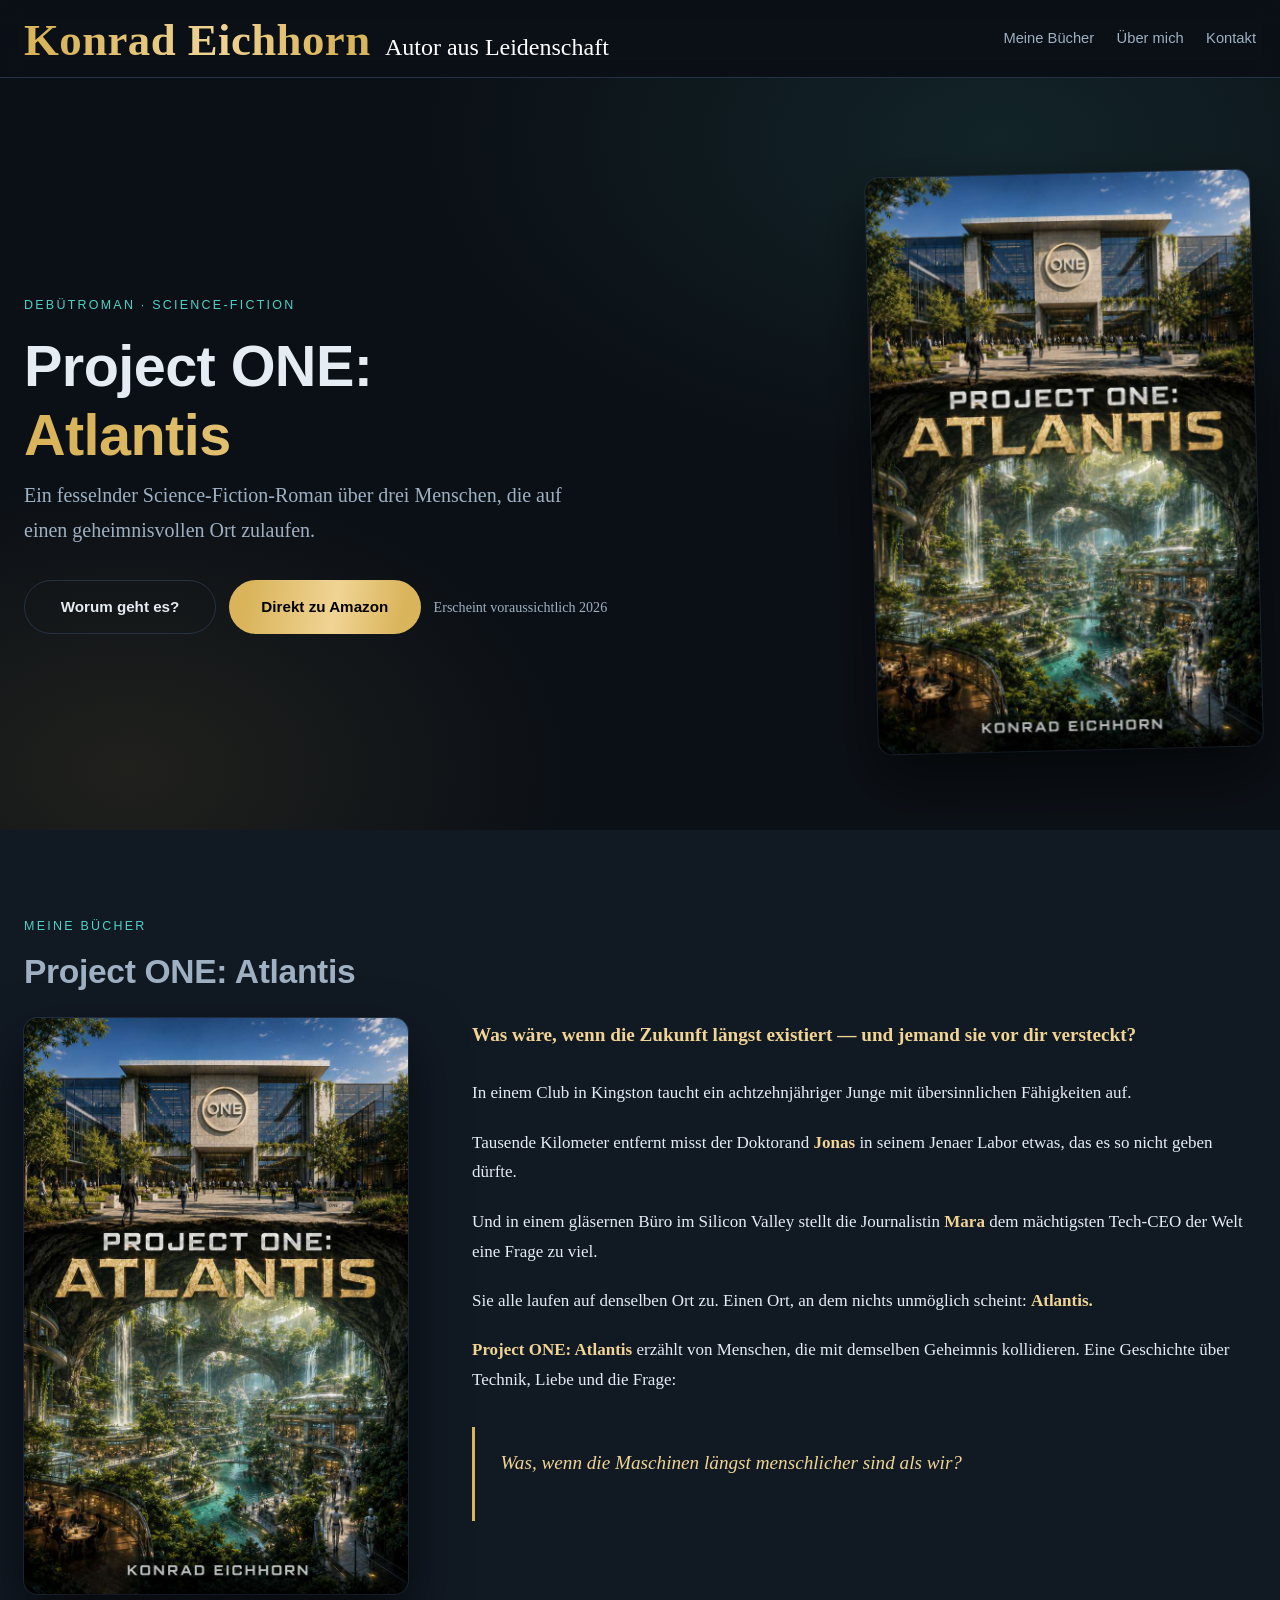
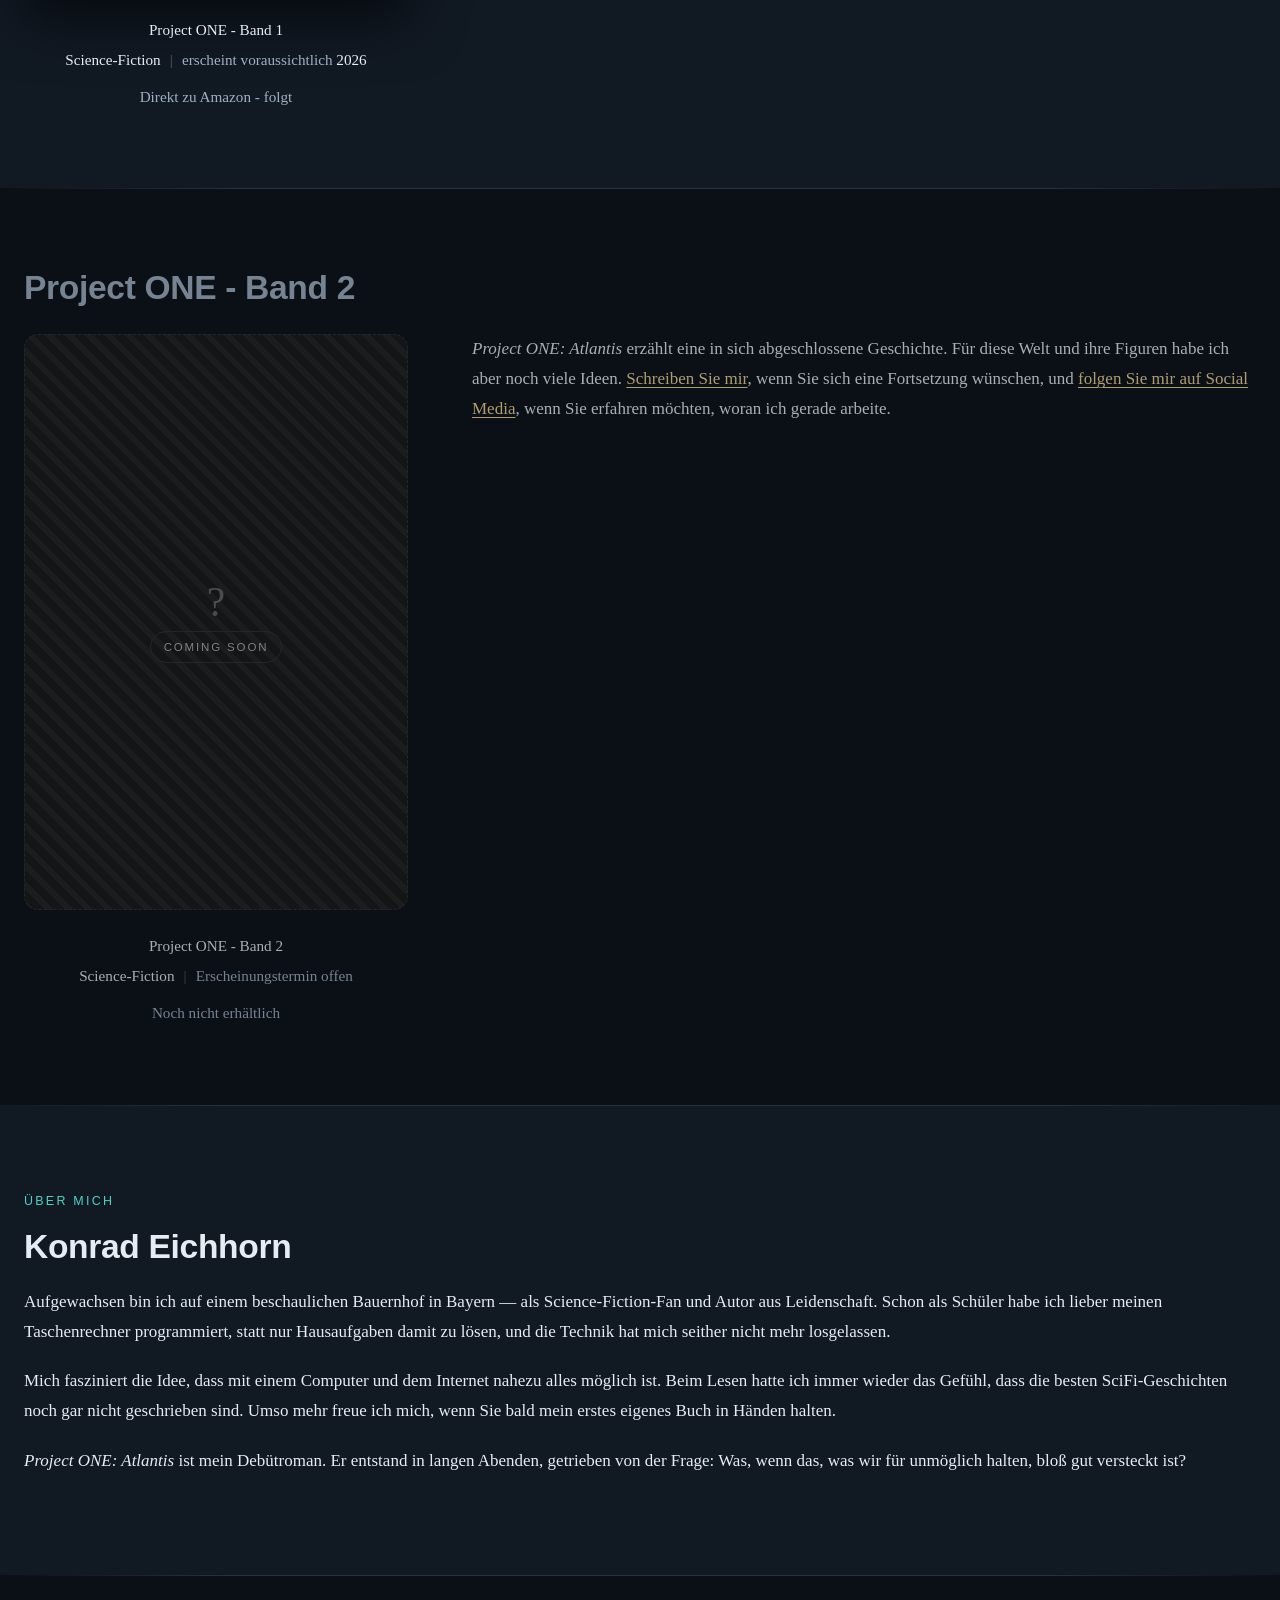
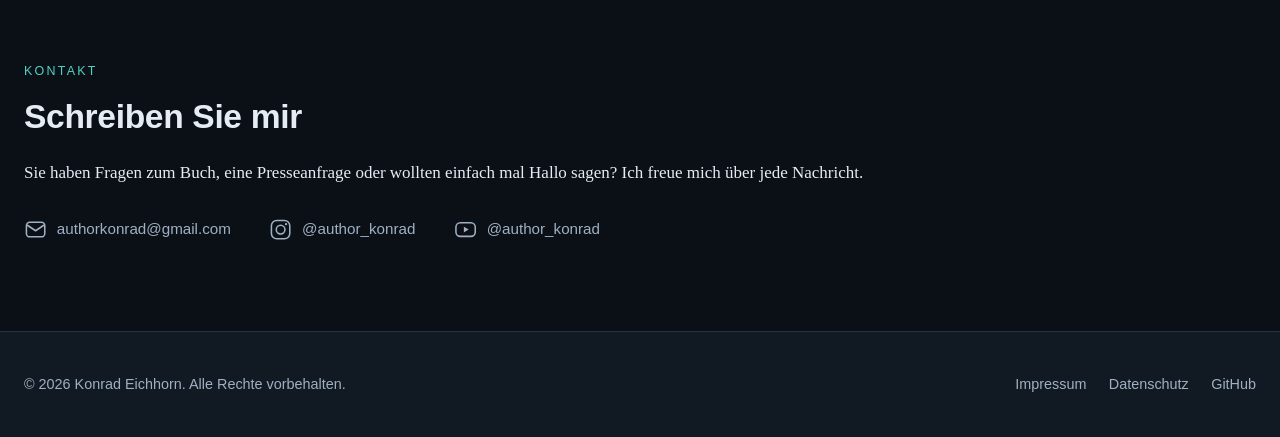
==== commit cfbfdd80: "small changes" ====
--- a/index.html
+++ b/index.html
@@ -11,7 +11,7 @@
 <meta property="og:type" content="website">
 <meta property="og:locale" content="de_DE">
 <meta property="og:site_name" content="Konrad Eichhorn — Autor">
-<meta property="og:title" content="Konrad - Autor aus Leidenschaft">
+<meta property="og:title" content="Konrad Eichhorn - Autor aus Leidenschaft">
 <meta property="og:description" content="Was wäre, wenn die Zukunft längst existiert — und jemand sie vor dir versteckt?">
 <meta property="og:url" content="https://keichhorn.github.io/author/">
 <meta property="og:image" content="https://keichhorn.github.io/author/bilder/cover-project-one-atlantis.jpg">
@@ -234,6 +234,7 @@
     <nav aria-label="Rechtliches">
       <a href="impressum.html">Impressum</a>
       <a href="datenschutz.html">Datenschutz</a>
+      <a href="https://github.com/keichhorn/author" rel="noopener noreferrer" target="_blank">GitHub</a>
     </nav>
   </div>
 </footer>
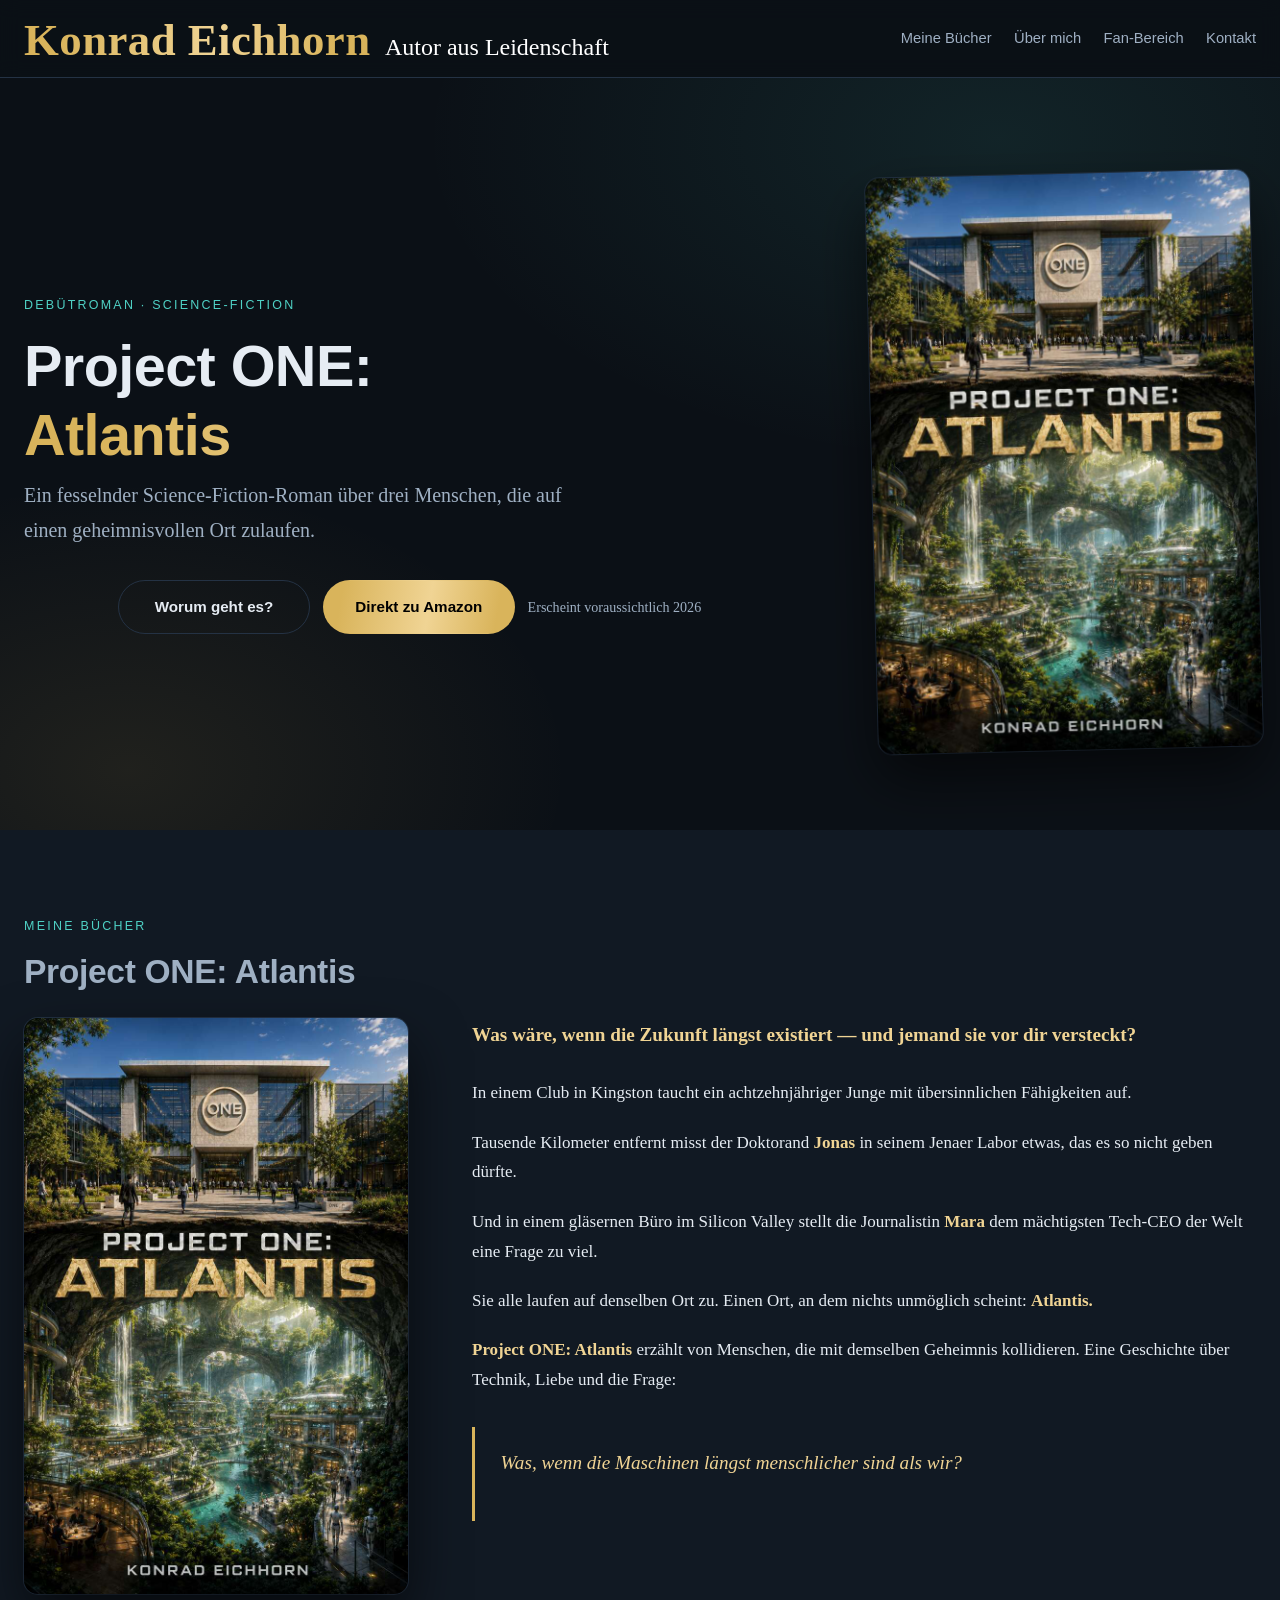
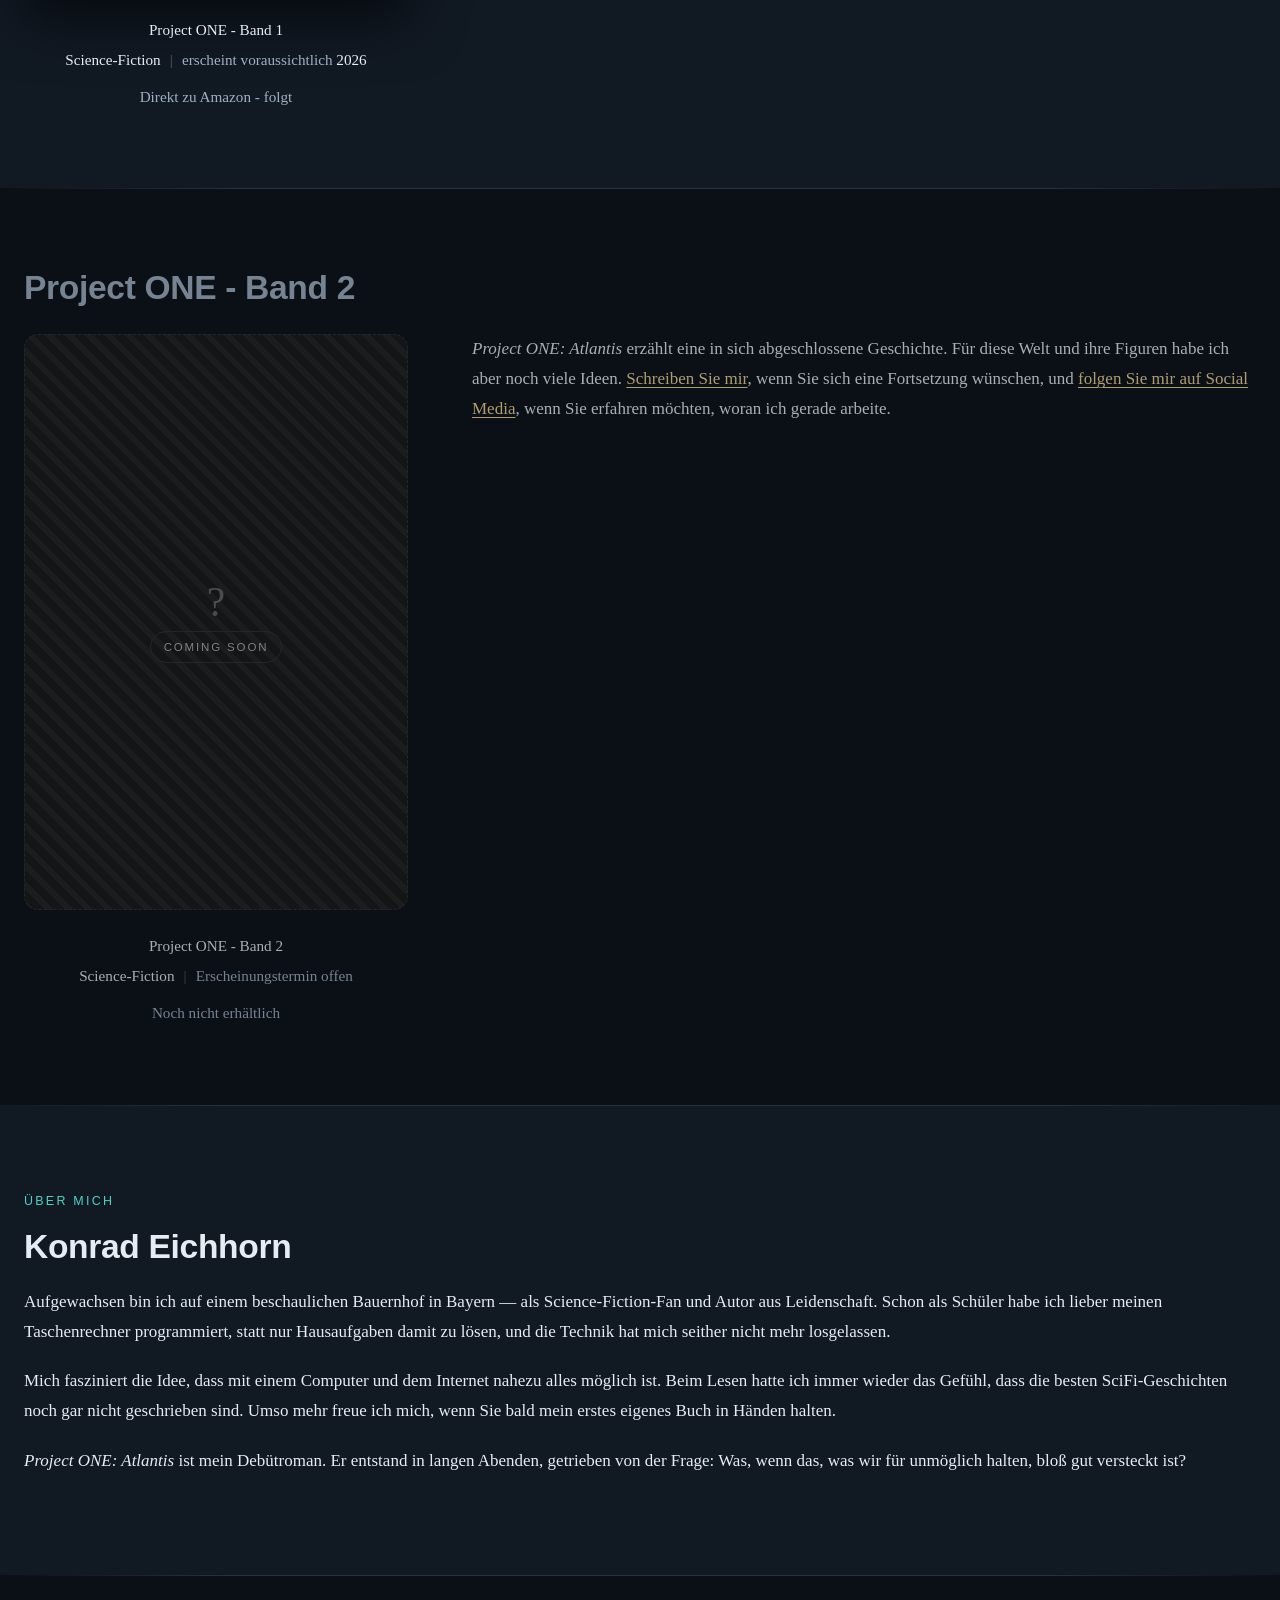
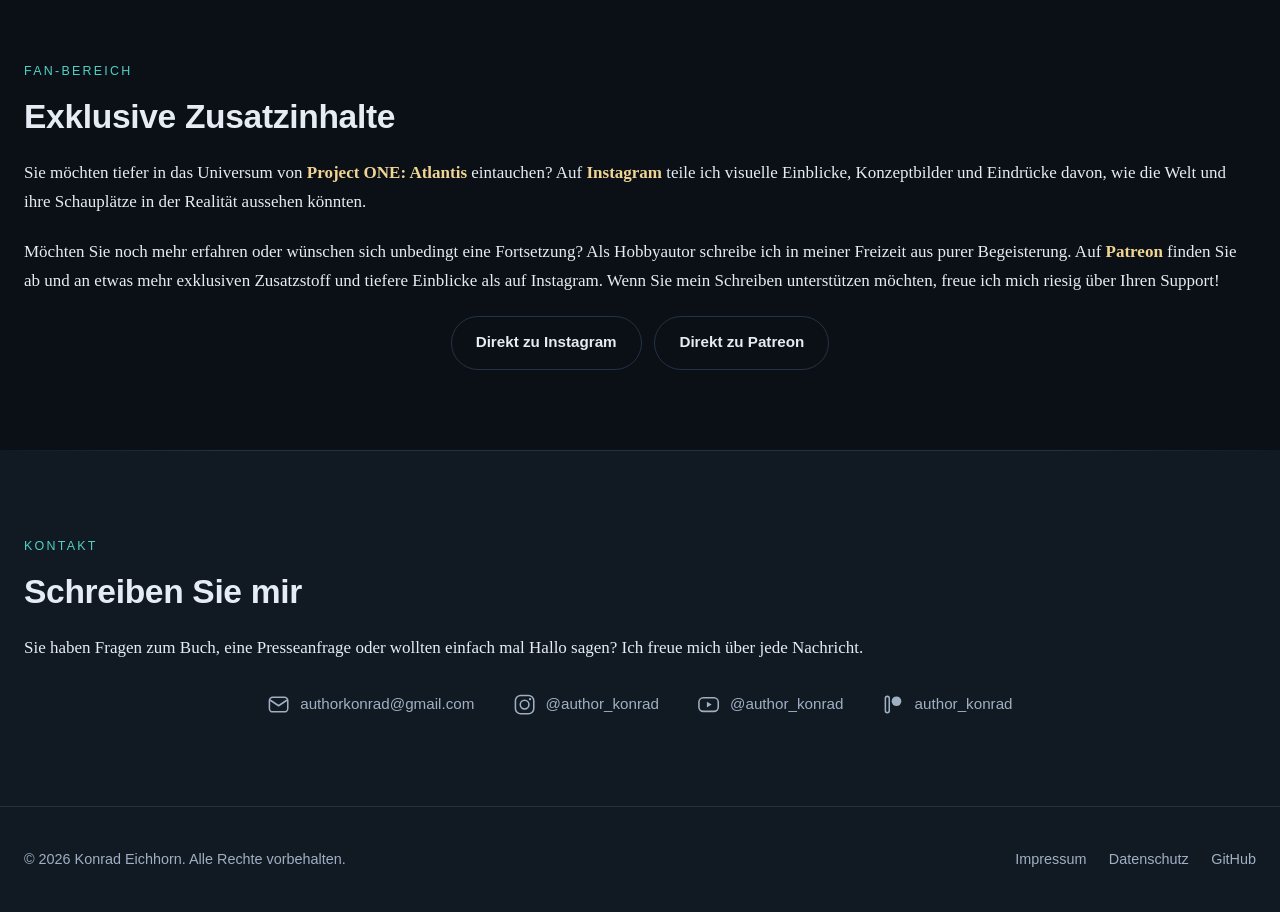
==== commit b8d507f7: "patreon eingebaut" ====
--- a/index.html
+++ b/index.html
@@ -1,244 +1,295 @@
 <!DOCTYPE html>
 <html lang="de">
+
 <head>
-<meta charset="utf-8">
-<meta name="viewport" content="width=device-width, initial-scale=1">
-<title>Konrad - Autor aus Leidenschaft</title>
-<meta name="description" content="Konrad Eichhorn schreibt Science-Fiction. Sein Debütroman „Project ONE: Atlantis“ erzählt von drei Menschen, die auf dasselbe Geheimnis zulaufen.">
-<meta name="author" content="Konrad Eichhorn">
-<link rel="canonical" href="https://keichhorn.github.io/author/">
-
-<meta property="og:type" content="website">
-<meta property="og:locale" content="de_DE">
-<meta property="og:site_name" content="Konrad Eichhorn — Autor">
-<meta property="og:title" content="Konrad Eichhorn - Autor aus Leidenschaft">
-<meta property="og:description" content="Was wäre, wenn die Zukunft längst existiert — und jemand sie vor dir versteckt?">
-<meta property="og:url" content="https://keichhorn.github.io/author/">
-<meta property="og:image" content="https://keichhorn.github.io/author/bilder/cover-project-one-atlantis.jpg">
-<meta name="twitter:card" content="summary_large_image">
-
-<meta name="color-scheme" content="dark">
-<meta name="theme-color" content="#0b1016">
-<link rel="icon" type="image/png" href="bilder/icon-k.png">
-<link rel="stylesheet" href="assets/style.css">
+  <meta charset="utf-8">
+  <meta name="viewport" content="width=device-width, initial-scale=1">
+  <title>Konrad - Autor aus Leidenschaft</title>
+  <meta name="description"
+    content="Konrad Eichhorn schreibt Science-Fiction. Sein Debütroman „Project ONE: Atlantis“ erzählt von drei Menschen, die auf dasselbe Geheimnis zulaufen.">
+  <meta name="author" content="Konrad Eichhorn">
+  <link rel="canonical" href="https://keichhorn.github.io/author/">
+
+  <meta property="og:type" content="website">
+  <meta property="og:locale" content="de_DE">
+  <meta property="og:site_name" content="Konrad Eichhorn — Autor">
+  <meta property="og:title" content="Konrad Eichhorn - Autor aus Leidenschaft">
+  <meta property="og:description"
+    content="Was wäre, wenn die Zukunft längst existiert — und jemand sie vor dir versteckt?">
+  <meta property="og:url" content="https://keichhorn.github.io/author/">
+  <meta property="og:image" content="https://keichhorn.github.io/author/bilder/cover-project-one-atlantis.jpg">
+  <meta name="twitter:card" content="summary_large_image">
+
+  <meta name="color-scheme" content="dark">
+  <meta name="theme-color" content="#0b1016">
+  <link rel="icon" type="image/png" href="bilder/icon-k.png">
+  <link rel="stylesheet" href="assets/style.css">
 </head>
+
 <body>
 
-<header class="site-head">
-  <div class="wrap">
-    <div class="brand-group">
-      <a class="brand" href="index.html">Konrad Eichhorn</a>
-      <span class="tagline">Autor aus Leidenschaft</span>
+  <header class="site-head">
+    <div class="wrap">
+      <div class="brand-group">
+        <a class="brand" href="index.html">Konrad Eichhorn</a>
+        <span class="tagline">Autor aus Leidenschaft</span>
+      </div>
+      <nav aria-label="Hauptnavigation">
+        <a href="#buecher">Meine Bücher</a>
+        <a href="#autor">Über mich</a>
+        <a href="#fan-bereich">Fan-Bereich</a>
+        <a href="#kontakt">Kontakt</a>
+      </nav>
     </div>
-    <nav aria-label="Hauptnavigation">
-      <a href="#buecher">Meine Bücher</a>
-      <a href="#autor">Über mich</a>
-      <a href="#kontakt">Kontakt</a>
-    </nav>
-  </div>
-</header>
-
-<main>
-
-  <!-- ---------- Hero ---------- -->
-  <div class="hero">
-    <div class="wrap">
-      <div>
-        <span class="kicker">Debütroman · Science-Fiction</span>
-        <h1>Project ONE:<span class="accent">Atlantis</span></h1>
-        <p class="lead">
-          Ein fesselnder Science-Fiction-Roman über drei Menschen, die auf einen geheimnisvollen Ort zulaufen.
-        </p>
-        <div class="actions">
-          <a class="btn btn-ghost" href="#buecher">Worum geht es?</a>
-          <!-- Ziel und Zustand kommen aus AMAZON_URL in assets/script.js -->
-          <a class="btn btn-primary" aria-disabled="true" href="#kontakt"
-             data-amazon="Amazon" title="Der Link folgt zur Veröffentlichung">Direkt zu Amazon</a>
-          <span class="hint">Erscheint voraussichtlich 2026</span>
-        </div>
-      </div>
-      <div class="cover-col">
-        <a class="cover-frame" href="#buecher" aria-label="Zum Buch springen">
-          <img src="bilder/cover-project-one-atlantis.jpg"
-               width="800" height="1200"
-               alt="Buchcover „Project ONE: Atlantis“ von Konrad Eichhorn: ein gläserner Firmensitz über einer verborgenen unterirdischen Stadt.">
-        </a>
-      </div>
-    </div>
-  </div>
-
-  <!-- ---------- Meine Bücher — Band 1 ---------- -->
-  <section id="buecher" class="section-alt">
-    <div class="wrap">
-      <span class="kicker">Meine Bücher</span>
-
-      <article>
-        <h3 class="book-title">Project ONE: Atlantis</h3>
-
-        <div class="book">
-          <div class="cover-col">
-            <div class="cover-frame">
-              <img src="bilder/cover-project-one-atlantis.jpg"
-                   width="800" height="1200" loading="lazy"
-                   alt="Buchcover „Project ONE: Atlantis“ von Konrad Eichhorn: ein gläserner Firmensitz über einer verborgenen unterirdischen Stadt.">
-            </div>
-            <div class="specs">
-              <p>Project ONE - Band 1</p>
-              <p>Science-Fiction<span class="sep">|</span><span class="lbl">erscheint voraussichtlich</span> 2026</p>
-              <!-- Ziel und Zustand kommen aus AMAZON_URL in assets/script.js -->
-              <p><a class="buy pending" href="#kontakt"
-                    data-amazon="Direkt zu Amazon">Direkt zu Amazon - folgt</a></p>
-            </div>
-          </div>
-
-          <div class="prose blurb">
-            <p class="opener">Was wäre, wenn die Zukunft längst existiert — und jemand sie vor dir versteckt?</p>
-            <p>In einem Club in Kingston taucht ein achtzehnjähriger Junge mit übersinnlichen Fähigkeiten auf.</p>
-            <p>Tausende Kilometer entfernt misst der Doktorand <strong>Jonas</strong> in seinem Jenaer Labor etwas, das es so nicht geben dürfte.</p>
-            <p>Und in einem gläsernen Büro im Silicon Valley stellt die Journalistin <strong>Mara</strong> dem mächtigsten Tech-CEO der Welt eine Frage zu viel.</p>
-            <p>Sie alle laufen auf denselben Ort zu. Einen Ort, an dem nichts unmöglich scheint: <strong>Atlantis.</strong></p>
-            <p><strong>Project ONE: Atlantis</strong> erzählt von Menschen, die mit demselben Geheimnis kollidieren. Eine Geschichte über Technik, Liebe und die Frage:</p>
-            <blockquote>
-              <p>Was, wenn die Maschinen längst menschlicher sind als wir?</p>
-            </blockquote>
+  </header>
+
+  <main>
+
+    <!-- ---------- Hero ---------- -->
+    <div class="hero">
+      <div class="wrap">
+        <div>
+          <span class="kicker">Debütroman · Science-Fiction</span>
+          <h1>Project ONE:<span class="accent">Atlantis</span></h1>
+          <p class="lead">
+            Ein fesselnder Science-Fiction-Roman über drei Menschen, die auf einen geheimnisvollen Ort zulaufen.
+          </p>
+          <div class="actions">
+            <a class="btn btn-ghost" href="#buecher">Worum geht es?</a>
+            <!-- Ziel und Zustand kommen aus AMAZON_URL in assets/script.js -->
+            <a class="btn btn-primary" aria-disabled="true" href="#kontakt" data-amazon="Amazon"
+              title="Der Link folgt zur Veröffentlichung">Direkt zu Amazon</a>
+            <span class="hint">Erscheint voraussichtlich 2026</span>
           </div>
         </div>
-      </article>
+        <div class="cover-col">
+          <a class="cover-frame" href="#buecher" aria-label="Zum Buch springen">
+            <img src="bilder/cover-project-one-atlantis.jpg" width="800" height="1200"
+              alt="Buchcover „Project ONE: Atlantis“ von Konrad Eichhorn: ein gläserner Firmensitz über einer verborgenen unterirdischen Stadt.">
+          </a>
+        </div>
+      </div>
     </div>
-  </section>
-
-  <!-- ---------- Meine Bücher — Band 2 (Platzhalter) ---------- -->
-  <section id="band-2">
+
+    <!-- ---------- Meine Bücher — Band 1 ---------- -->
+    <section id="buecher" class="section-alt">
+      <div class="wrap">
+        <span class="kicker">Meine Bücher</span>
+
+        <article>
+          <h3 class="book-title">Project ONE: Atlantis</h3>
+
+          <div class="book">
+            <div class="cover-col">
+              <div class="cover-frame">
+                <img src="bilder/cover-project-one-atlantis.jpg" width="800" height="1200" loading="lazy"
+                  alt="Buchcover „Project ONE: Atlantis“ von Konrad Eichhorn: ein gläserner Firmensitz über einer verborgenen unterirdischen Stadt.">
+              </div>
+              <div class="specs">
+                <p>Project ONE - Band 1</p>
+                <p>Science-Fiction<span class="sep">|</span><span class="lbl">erscheint voraussichtlich</span> 2026</p>
+                <!-- Ziel und Zustand kommen aus AMAZON_URL in assets/script.js -->
+                <p><a class="buy pending" href="#kontakt" data-amazon="Direkt zu Amazon">Direkt zu Amazon - folgt</a>
+                </p>
+              </div>
+            </div>
+
+            <div class="prose blurb">
+              <p class="opener">Was wäre, wenn die Zukunft längst existiert — und jemand sie vor dir versteckt?</p>
+              <p>In einem Club in Kingston taucht ein achtzehnjähriger Junge mit übersinnlichen Fähigkeiten auf.</p>
+              <p>Tausende Kilometer entfernt misst der Doktorand <strong>Jonas</strong> in seinem Jenaer Labor etwas,
+                das es so nicht geben dürfte.</p>
+              <p>Und in einem gläsernen Büro im Silicon Valley stellt die Journalistin <strong>Mara</strong> dem
+                mächtigsten Tech-CEO der Welt eine Frage zu viel.</p>
+              <p>Sie alle laufen auf denselben Ort zu. Einen Ort, an dem nichts unmöglich scheint:
+                <strong>Atlantis.</strong>
+              </p>
+              <p><strong>Project ONE: Atlantis</strong> erzählt von Menschen, die mit demselben Geheimnis kollidieren.
+                Eine Geschichte über Technik, Liebe und die Frage:</p>
+              <blockquote>
+                <p>Was, wenn die Maschinen längst menschlicher sind als wir?</p>
+              </blockquote>
+            </div>
+          </div>
+        </article>
+      </div>
+    </section>
+
+    <!-- ---------- Meine Bücher — Band 2 (Platzhalter) ---------- -->
+    <section id="band-2">
+      <div class="wrap">
+        <article class="book-soon">
+          <h3 class="book-title">Project ONE - Band 2</h3>
+
+          <div class="book">
+            <div class="cover-col">
+              <div class="cover-placeholder" role="img" aria-label="Cover zu Band 2 — noch nicht verfügbar">
+                <span class="qm" aria-hidden="true">?</span>
+                <span class="badge-soon">Coming soon</span>
+              </div>
+              <div class="specs">
+                <p>Project ONE - Band 2</p>
+                <p>Science-Fiction<span class="sep">|</span><span class="lbl">Erscheinungstermin offen</span></p>
+                <p class="pending">Noch nicht erhältlich</p>
+              </div>
+            </div>
+
+            <div class="prose">
+              <p>
+                <em>Project ONE: Atlantis</em> erzählt eine in sich abgeschlossene Geschichte.
+                Für diese Welt und ihre Figuren habe ich aber noch viele Ideen.
+                <a href="mailto:authorkonrad@gmail.com">Schreiben Sie mir</a>, wenn Sie sich
+                eine Fortsetzung wünschen, und <a href="#kontakt">folgen Sie mir auf Social
+                  Media</a>, wenn Sie erfahren möchten, woran ich gerade arbeite.
+              </p>
+              <!-- Erscheint erst, wenn AMAZON_AUTHOR_URL in assets/script.js gesetzt ist. -->
+              <p hidden data-amazon-author-item>
+                Sie möchten erfahren, wann es so weit ist?
+                <a class="buy" data-amazon-author="Abonnieren Sie mich auf Amazon" href="#">Abonnieren Sie mich auf
+                  Amazon</a> — dann werden Sie über jedes neue
+                Buch benachrichtigt.
+              </p>
+            </div>
+          </div>
+        </article>
+      </div>
+    </section>
+
+    <!-- ---------- Über mich ---------- -->
+    <section id="autor" class="section-alt">
+      <div class="wrap prose">
+        <span class="kicker">Über mich</span>
+        <h2>Konrad Eichhorn</h2>
+        <p>
+          Aufgewachsen bin ich auf einem beschaulichen Bauernhof in Bayern — als Science-Fiction-Fan
+          und Autor aus Leidenschaft. Schon als Schüler habe ich lieber meinen Taschenrechner
+          programmiert, statt nur Hausaufgaben damit zu lösen, und die Technik hat mich seither
+          nicht mehr losgelassen.
+        </p>
+        <p>
+          Mich fasziniert die Idee, dass mit einem Computer und dem Internet nahezu alles möglich ist.
+          Beim Lesen hatte ich immer wieder das Gefühl, dass die besten SciFi-Geschichten noch gar
+          nicht geschrieben sind. Umso mehr freue ich mich, wenn Sie bald mein erstes eigenes Buch
+          in Händen halten.
+        </p>
+        <p>
+          <em>Project ONE: Atlantis</em> ist mein Debütroman. Er entstand in langen Abenden,
+          getrieben von der Frage: Was, wenn das, was wir für unmöglich halten, bloß gut versteckt ist?
+        </p>
+      </div>
+    </section>
+
+    <!-- ---------- Fan-Bereich ---------- -->
+    <section id="fan-bereich">
+      <div class="wrap prose blurb">
+        <span class="kicker">Fan-Bereich</span>
+        <h2>Exklusive Zusatzinhalte</h2>
+        <p>
+          Sie möchten tiefer in das Universum von <strong>Project ONE: Atlantis</strong> eintauchen?
+          Auf <strong>Instagram</strong> teile ich visuelle Einblicke, Konzeptbilder und Eindrücke davon, wie die Welt
+          und ihre Schauplätze in der Realität aussehen könnten.
+        </p>
+        <p>
+          Möchten Sie noch mehr erfahren oder wünschen sich unbedingt eine Fortsetzung? Als Hobbyautor schreibe ich in
+          meiner Freizeit aus purer Begeisterung. Auf <strong>Patreon</strong> finden Sie ab und an etwas mehr
+          exklusiven Zusatzstoff und tiefere Einblicke als auf Instagram. Wenn Sie mein Schreiben unterstützen möchten,
+          freue ich mich riesig über Ihren Support!
+        </p>
+        <div class="actions">
+          <a class="btn btn-ghost" href="https://www.instagram.com/author_konrad/" rel="me noopener noreferrer"
+            target="_blank" title="Instagram">
+            Direkt zu Instagram
+          </a>
+          <a class="btn btn-ghost" href="https://www.patreon.com/author_konrad" rel="me noopener noreferrer"
+            target="_blank" title="Patreon">
+            Direkt zu Patreon
+          </a>
+        </div>
+      </div>
+    </section>
+
+    <!-- ---------- Kontakt ---------- -->
+    <section id="kontakt" class="section-alt">
+      <div class="wrap prose">
+        <span class="kicker">Kontakt</span>
+        <h2>Schreiben Sie mir</h2>
+        <p>
+          Sie haben Fragen zum Buch, eine Presseanfrage oder wollten einfach mal Hallo sagen?
+          Ich freue mich über jede Nachricht.
+        </p>
+        <ul class="social">
+          <li>
+            <a href="mailto:authorkonrad@gmail.com" title="E-Mail">
+              <svg viewBox="0 0 24 24" aria-hidden="true" focusable="false">
+                <rect x="2.5" y="4.5" width="19" height="15" rx="3.5" />
+                <path d="M3.5 7.5 L12 13.2 L20.5 7.5" />
+              </svg>
+              <span>authorkonrad@gmail.com</span>
+              <span class="sr">per E-Mail schreiben</span>
+            </a>
+          </li>
+          <!-- Wird nur eingeblendet, wenn AMAZON_AUTHOR_URL in assets/script.js gesetzt ist. -->
+          <li hidden data-amazon-author-item>
+            <a data-amazon-author href="#">
+              <svg viewBox="0 0 24 24" aria-hidden="true" focusable="false">
+                <circle cx="12" cy="8.2" r="3.7" />
+                <path d="M4.8 20.5 c0-3.6 3.2-5.8 7.2-5.8 s7.2 2.2 7.2 5.8" />
+              </svg>
+              <span>Autorenprofil bei Amazon</span>
+            </a>
+          </li>
+          <li>
+            <a href="https://www.instagram.com/author_konrad/" rel="me noopener noreferrer" target="_blank"
+              title="Instagram">
+              <svg viewBox="0 0 24 24" aria-hidden="true" focusable="false">
+                <rect x="2.5" y="2.5" width="19" height="19" rx="5.5" />
+                <circle cx="12" cy="12" r="4.5" />
+                <circle cx="17.6" cy="6.4" r="1.2" class="dot" />
+              </svg>
+              <span>@author_konrad</span>
+              <span class="sr">auf Instagram</span>
+            </a>
+          </li>
+          <li>
+            <a href="https://www.youtube.com/@author_konrad" rel="me noopener noreferrer" target="_blank"
+              title="YouTube">
+              <svg viewBox="0 0 24 24" aria-hidden="true" focusable="false">
+                <rect x="2" y="5" width="20" height="14" rx="4.5" />
+                <path d="M10.2 9.1 L15.2 12 L10.2 14.9 Z" class="fill" />
+              </svg>
+              <span>@author_konrad</span>
+              <span class="sr">auf YouTube</span>
+            </a>
+          </li>
+          <li>
+            <a href="https://www.patreon.com/author_konrad" rel="me noopener noreferrer" target="_blank"
+              title="Patreon">
+              <svg viewBox="0 0 24 24" aria-hidden="true" focusable="false">
+                <rect x="3.5" y="3.5" width="4" height="17" rx="2" />
+                <circle cx="15" cy="8.5" r="5" class="fill" />
+              </svg>
+              <span>author_konrad</span>
+              <span class="sr">auf Patreon</span>
+            </a>
+          </li>
+        </ul>
+      </div>
+    </section>
+
+  </main>
+
+  <footer class="site-foot">
     <div class="wrap">
-      <article class="book-soon">
-        <h3 class="book-title">Project ONE - Band 2</h3>
-
-        <div class="book">
-          <div class="cover-col">
-            <div class="cover-placeholder" role="img" aria-label="Cover zu Band 2 — noch nicht verfügbar">
-              <span class="qm" aria-hidden="true">?</span>
-              <span class="badge-soon">Coming soon</span>
-            </div>
-            <div class="specs">
-              <p>Project ONE - Band 2</p>
-              <p>Science-Fiction<span class="sep">|</span><span class="lbl">Erscheinungstermin offen</span></p>
-              <p class="pending">Noch nicht erhältlich</p>
-            </div>
-          </div>
-
-          <div class="prose">
-            <p>
-              <em>Project ONE: Atlantis</em> erzählt eine in sich abgeschlossene Geschichte.
-              Für diese Welt und ihre Figuren habe ich aber noch viele Ideen.
-              <a href="mailto:authorkonrad@gmail.com">Schreiben Sie mir</a>, wenn Sie sich
-              eine Fortsetzung wünschen, und <a href="#kontakt">folgen Sie mir auf Social
-              Media</a>, wenn Sie erfahren möchten, woran ich gerade arbeite.
-            </p>
-            <!-- Erscheint erst, wenn AMAZON_AUTHOR_URL in assets/script.js gesetzt ist. -->
-            <p hidden data-amazon-author-item>
-              Sie möchten erfahren, wann es so weit ist?
-              <a class="buy" data-amazon-author="Abonnieren Sie mich auf Amazon"
-                 href="#">Abonnieren Sie mich auf Amazon</a> — dann werden Sie über jedes neue
-              Buch benachrichtigt.
-            </p>
-          </div>
-        </div>
-      </article>
+      <p style="margin:0;">© 2026 Konrad Eichhorn. Alle Rechte vorbehalten.</p>
+      <nav aria-label="Rechtliches">
+        <a href="impressum.html">Impressum</a>
+        <a href="datenschutz.html">Datenschutz</a>
+        <a href="https://github.com/keichhorn/author" rel="noopener noreferrer" target="_blank">GitHub</a>
+      </nav>
     </div>
-  </section>
-
-  <!-- ---------- Über mich ---------- -->
-  <section id="autor" class="section-alt">
-    <div class="wrap prose">
-      <span class="kicker">Über mich</span>
-      <h2>Konrad Eichhorn</h2>
-      <p>
-        Aufgewachsen bin ich auf einem beschaulichen Bauernhof in Bayern — als Science-Fiction-Fan
-        und Autor aus Leidenschaft. Schon als Schüler habe ich lieber meinen Taschenrechner
-        programmiert, statt nur Hausaufgaben damit zu lösen, und die Technik hat mich seither
-        nicht mehr losgelassen.
-      </p>
-      <p>
-        Mich fasziniert die Idee, dass mit einem Computer und dem Internet nahezu alles möglich ist.
-        Beim Lesen hatte ich immer wieder das Gefühl, dass die besten SciFi-Geschichten noch gar
-        nicht geschrieben sind. Umso mehr freue ich mich, wenn Sie bald mein erstes eigenes Buch
-        in Händen halten.
-      </p>
-      <p>
-        <em>Project ONE: Atlantis</em> ist mein Debütroman. Er entstand in langen Abenden,
-        getrieben von der Frage: Was, wenn das, was wir für unmöglich halten, bloß gut versteckt ist?
-      </p>
-    </div>
-  </section>
-
-  <!-- ---------- Kontakt ---------- -->
-  <section id="kontakt">
-    <div class="wrap prose">
-      <span class="kicker">Kontakt</span>
-      <h2>Schreiben Sie mir</h2>
-      <p>
-        Sie haben Fragen zum Buch, eine Presseanfrage oder wollten einfach mal Hallo sagen?
-        Ich freue mich über jede Nachricht.
-      </p>
-      <ul class="social">
-        <li>
-          <a href="mailto:authorkonrad@gmail.com">
-            <svg viewBox="0 0 24 24" aria-hidden="true" focusable="false">
-              <rect x="2.5" y="4.5" width="19" height="15" rx="3.5"/>
-              <path d="M3.5 7.5 L12 13.2 L20.5 7.5"/>
-            </svg>
-            <span>authorkonrad@gmail.com</span>
-            <span class="sr">per E-Mail schreiben</span>
-          </a>
-        </li>
-        <!-- Wird nur eingeblendet, wenn AMAZON_AUTHOR_URL in assets/script.js gesetzt ist. -->
-        <li hidden data-amazon-author-item>
-          <a data-amazon-author href="#">
-            <svg viewBox="0 0 24 24" aria-hidden="true" focusable="false">
-              <circle cx="12" cy="8.2" r="3.7"/>
-              <path d="M4.8 20.5 c0-3.6 3.2-5.8 7.2-5.8 s7.2 2.2 7.2 5.8"/>
-            </svg>
-            <span>Autorenprofil bei Amazon</span>
-          </a>
-        </li>
-        <li>
-          <a href="https://www.instagram.com/author_konrad/" rel="me noopener noreferrer" target="_blank">
-            <svg viewBox="0 0 24 24" aria-hidden="true" focusable="false">
-              <rect x="2.5" y="2.5" width="19" height="19" rx="5.5"/>
-              <circle cx="12" cy="12" r="4.5"/>
-              <circle cx="17.6" cy="6.4" r="1.2" class="dot"/>
-            </svg>
-            <span>@author_konrad</span>
-            <span class="sr">auf Instagram</span>
-          </a>
-        </li>
-        <li>
-          <a href="https://www.youtube.com/@author_konrad" rel="me noopener noreferrer" target="_blank">
-            <svg viewBox="0 0 24 24" aria-hidden="true" focusable="false">
-              <rect x="2" y="5" width="20" height="14" rx="4.5"/>
-              <path d="M10.2 9.1 L15.2 12 L10.2 14.9 Z" class="fill"/>
-            </svg>
-            <span>@author_konrad</span>
-            <span class="sr">auf YouTube</span>
-          </a>
-        </li>
-      </ul>
-    </div>
-  </section>
-
-</main>
-
-<footer class="site-foot">
-  <div class="wrap">
-    <p style="margin:0;">© 2026 Konrad Eichhorn. Alle Rechte vorbehalten.</p>
-    <nav aria-label="Rechtliches">
-      <a href="impressum.html">Impressum</a>
-      <a href="datenschutz.html">Datenschutz</a>
-      <a href="https://github.com/keichhorn/author" rel="noopener noreferrer" target="_blank">GitHub</a>
-    </nav>
-  </div>
-</footer>
-
-<script src="assets/script.js" defer></script>
+  </footer>
+
+  <script src="assets/script.js" defer></script>
 </body>
-</html>
+
+</html>
--- a/assets/style.css
+++ b/assets/style.css
@@ -177,7 +177,7 @@
 
 /* ---------- Buttons ---------- */
 
-.actions { display: flex; gap: .8rem; flex-wrap: wrap; align-items: center; }
+.actions { display: flex; gap: .8rem; flex-wrap: wrap; align-items: center; justify-content: center; }
 /* Beide Schaltflächen im Hero gleich groß, unabhängig von der Textlänge. */
 .hero .actions .btn { min-width: 12rem; text-align: center; }
 .btn {
@@ -383,6 +383,7 @@
   gap: 1.2rem 2.4rem;
   flex-wrap: wrap;
   align-items: center;
+  justify-content: center;
 }
 .social a {
   display: inline-flex;
@@ -462,8 +463,11 @@
 }
 
 @media (max-width: 52rem) {
-  .hero .wrap { grid-template-columns: minmax(0, 1fr); }
+  .hero .wrap { grid-template-columns: minmax(0, 1fr); text-align: center; }
+  .hero .lead { margin-left: auto; margin-right: auto; }
   .hero .cover-col { order: -1; max-width: 17rem; margin: 0 auto; }
+  .actions { justify-content: center; }
+  .social { justify-content: center; }
   .split { grid-template-columns: minmax(0, 1fr); }
   .site-head .wrap { min-height: auto; padding-top: .8rem; padding-bottom: .8rem; }
   .tagline { display: none; }   /* zu wenig Platz neben dem Namen */
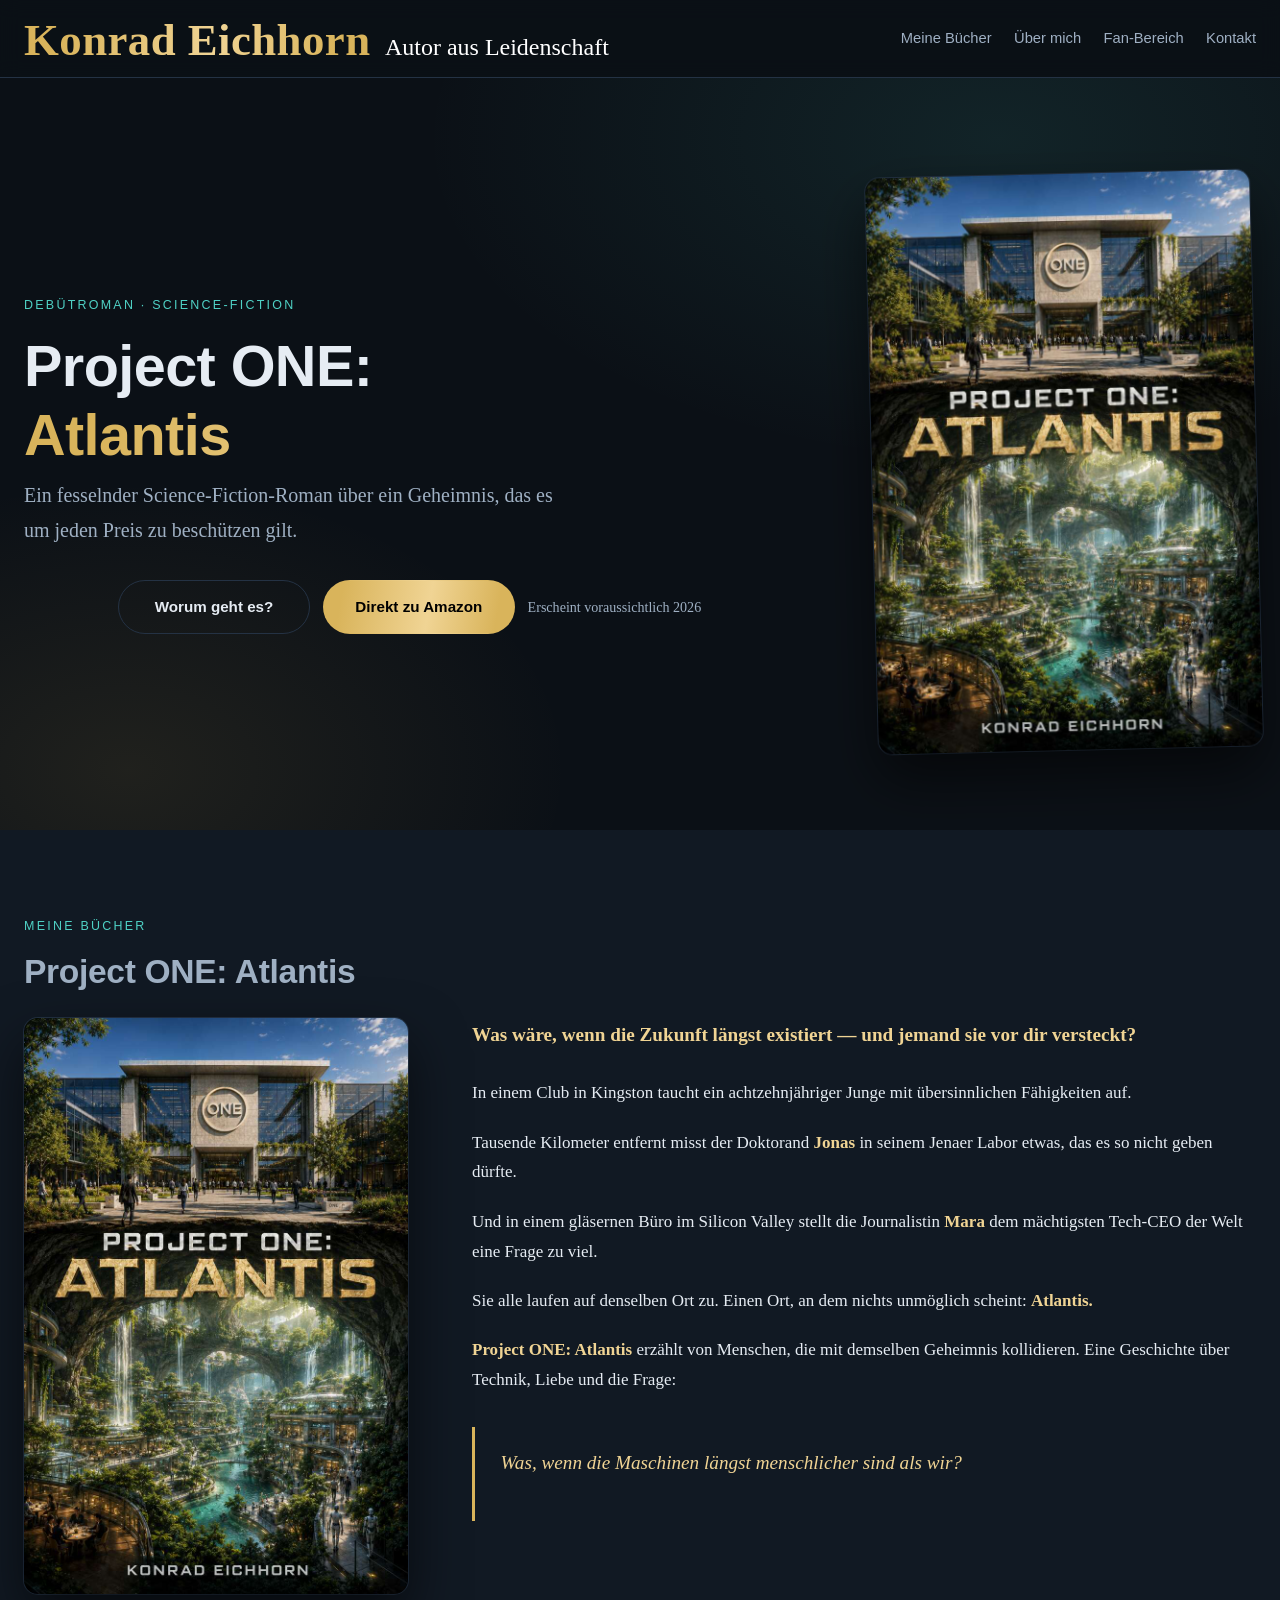
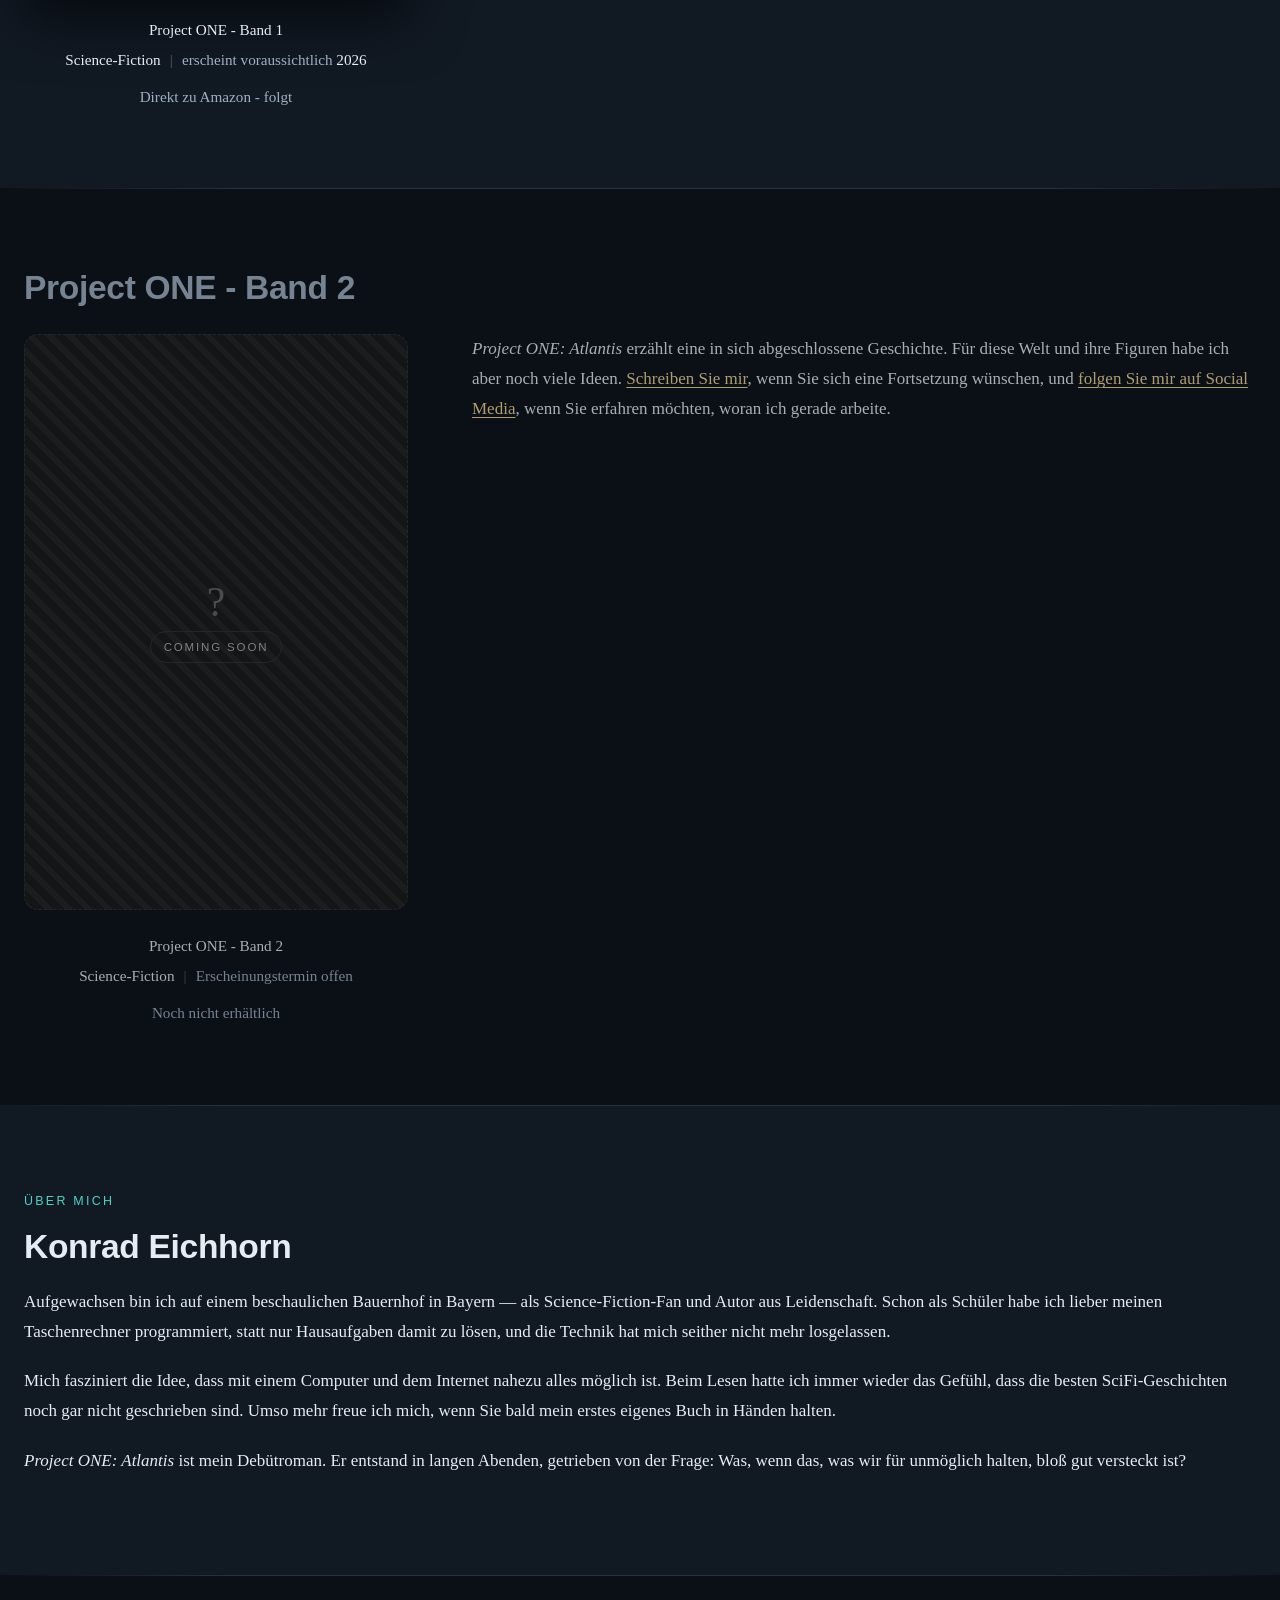
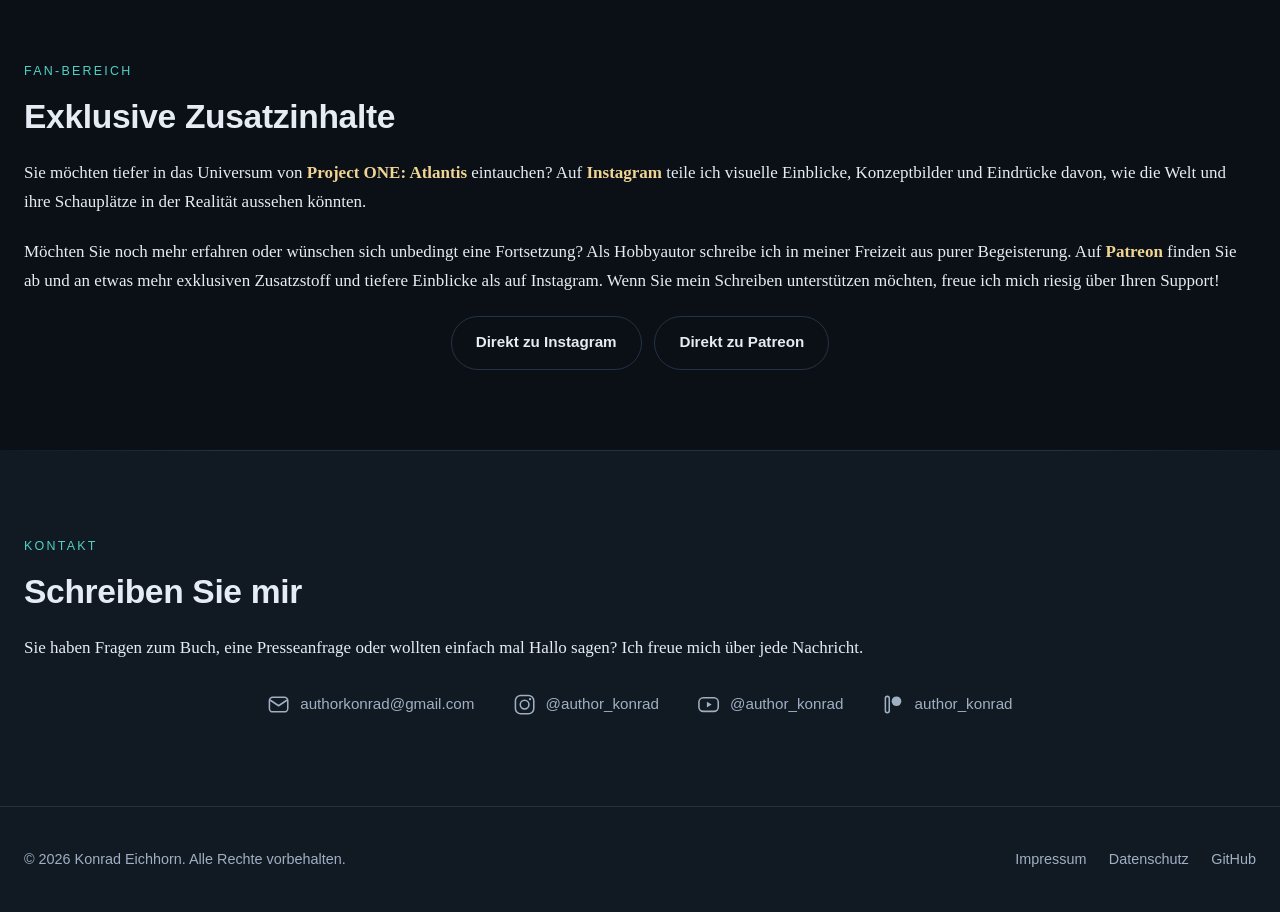
==== commit 60726e87: "buchquote geändert" ====
--- a/index.html
+++ b/index.html
@@ -6,7 +6,7 @@
   <meta name="viewport" content="width=device-width, initial-scale=1">
   <title>Konrad - Autor aus Leidenschaft</title>
   <meta name="description"
-    content="Konrad Eichhorn schreibt Science-Fiction. Sein Debütroman „Project ONE: Atlantis“ erzählt von drei Menschen, die auf dasselbe Geheimnis zulaufen.">
+    content="Konrad Eichhorn schreibt Science-Fiction. Sein Debütroman „Project ONE: Atlantis“ erzählt von einem Geheimnis, das es um jeden Preis zu beschützen gilt.">
   <meta name="author" content="Konrad Eichhorn">
   <link rel="canonical" href="https://keichhorn.github.io/author/">
 
@@ -52,7 +52,7 @@
           <span class="kicker">Debütroman · Science-Fiction</span>
           <h1>Project ONE:<span class="accent">Atlantis</span></h1>
           <p class="lead">
-            Ein fesselnder Science-Fiction-Roman über drei Menschen, die auf einen geheimnisvollen Ort zulaufen.
+            Ein fesselnder Science-Fiction-Roman über ein Geheimnis, das es um jeden Preis zu beschützen gilt.
           </p>
           <div class="actions">
             <a class="btn btn-ghost" href="#buecher">Worum geht es?</a>
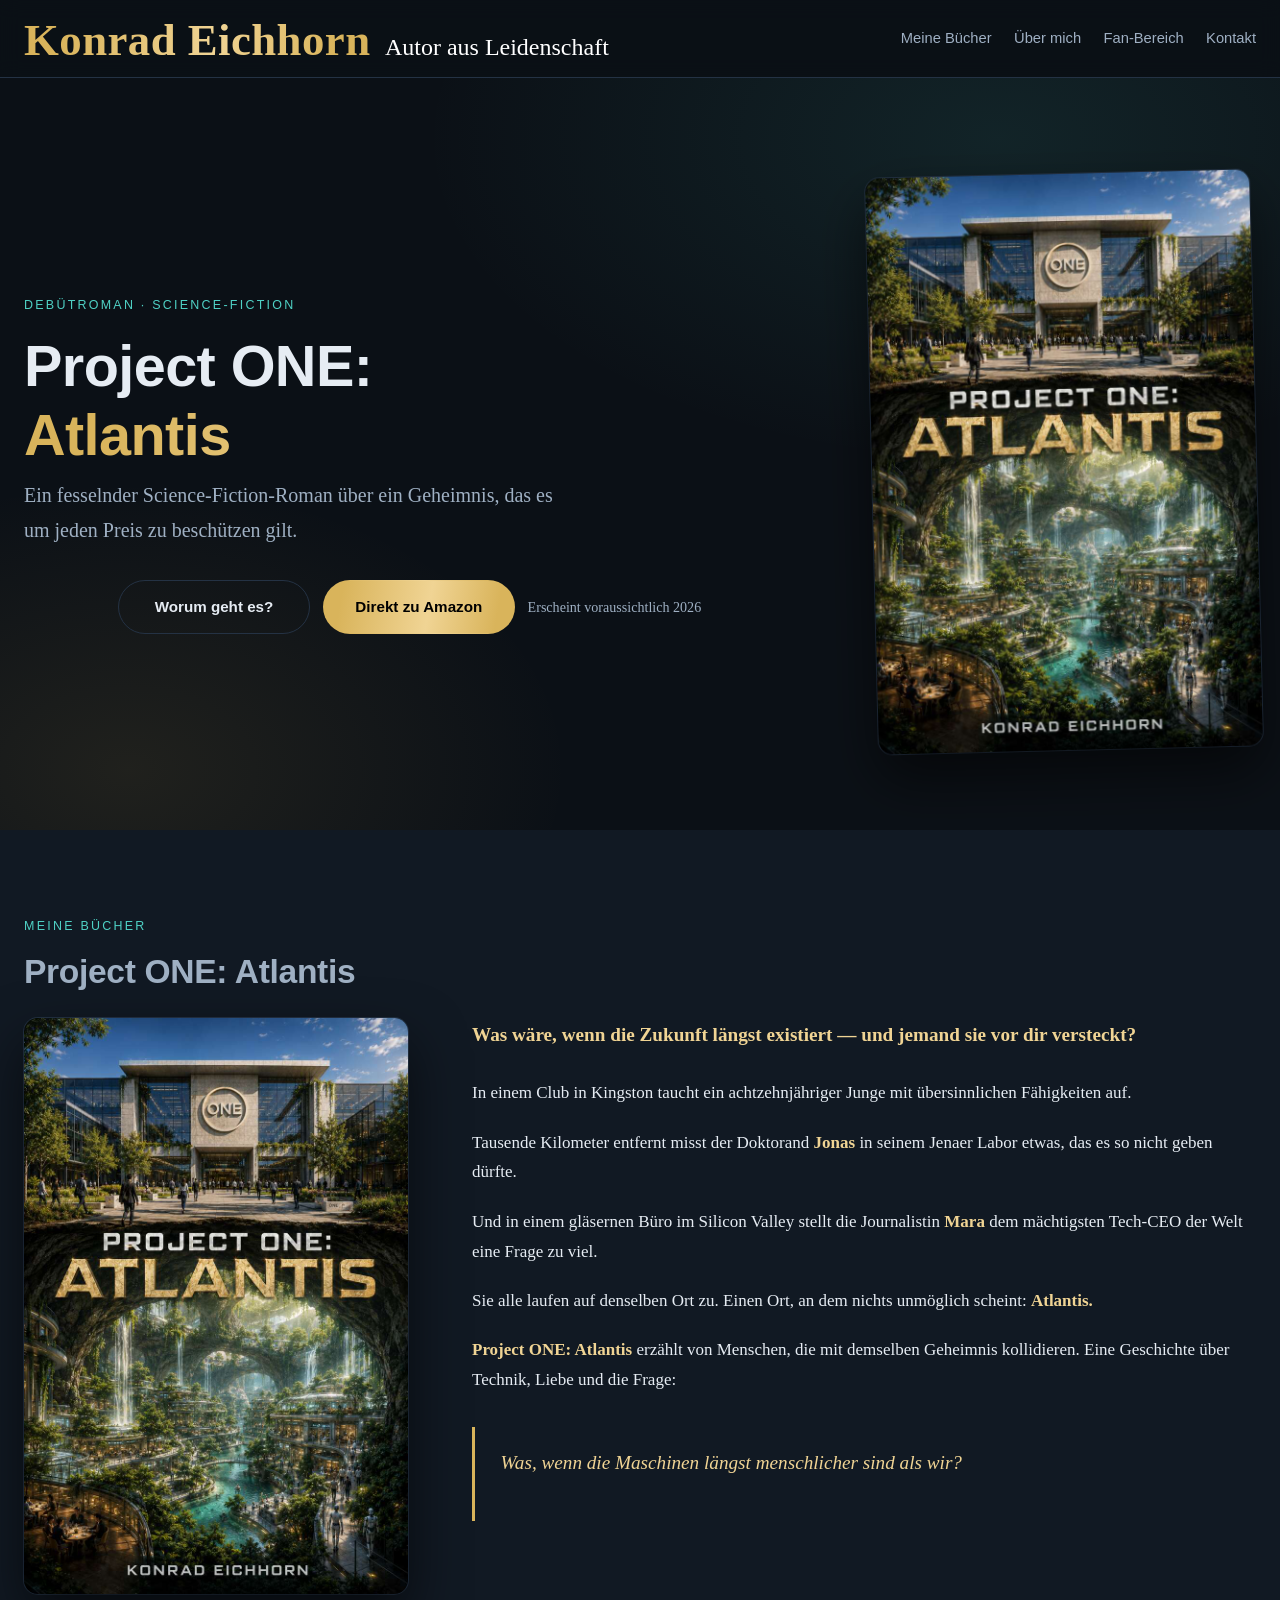
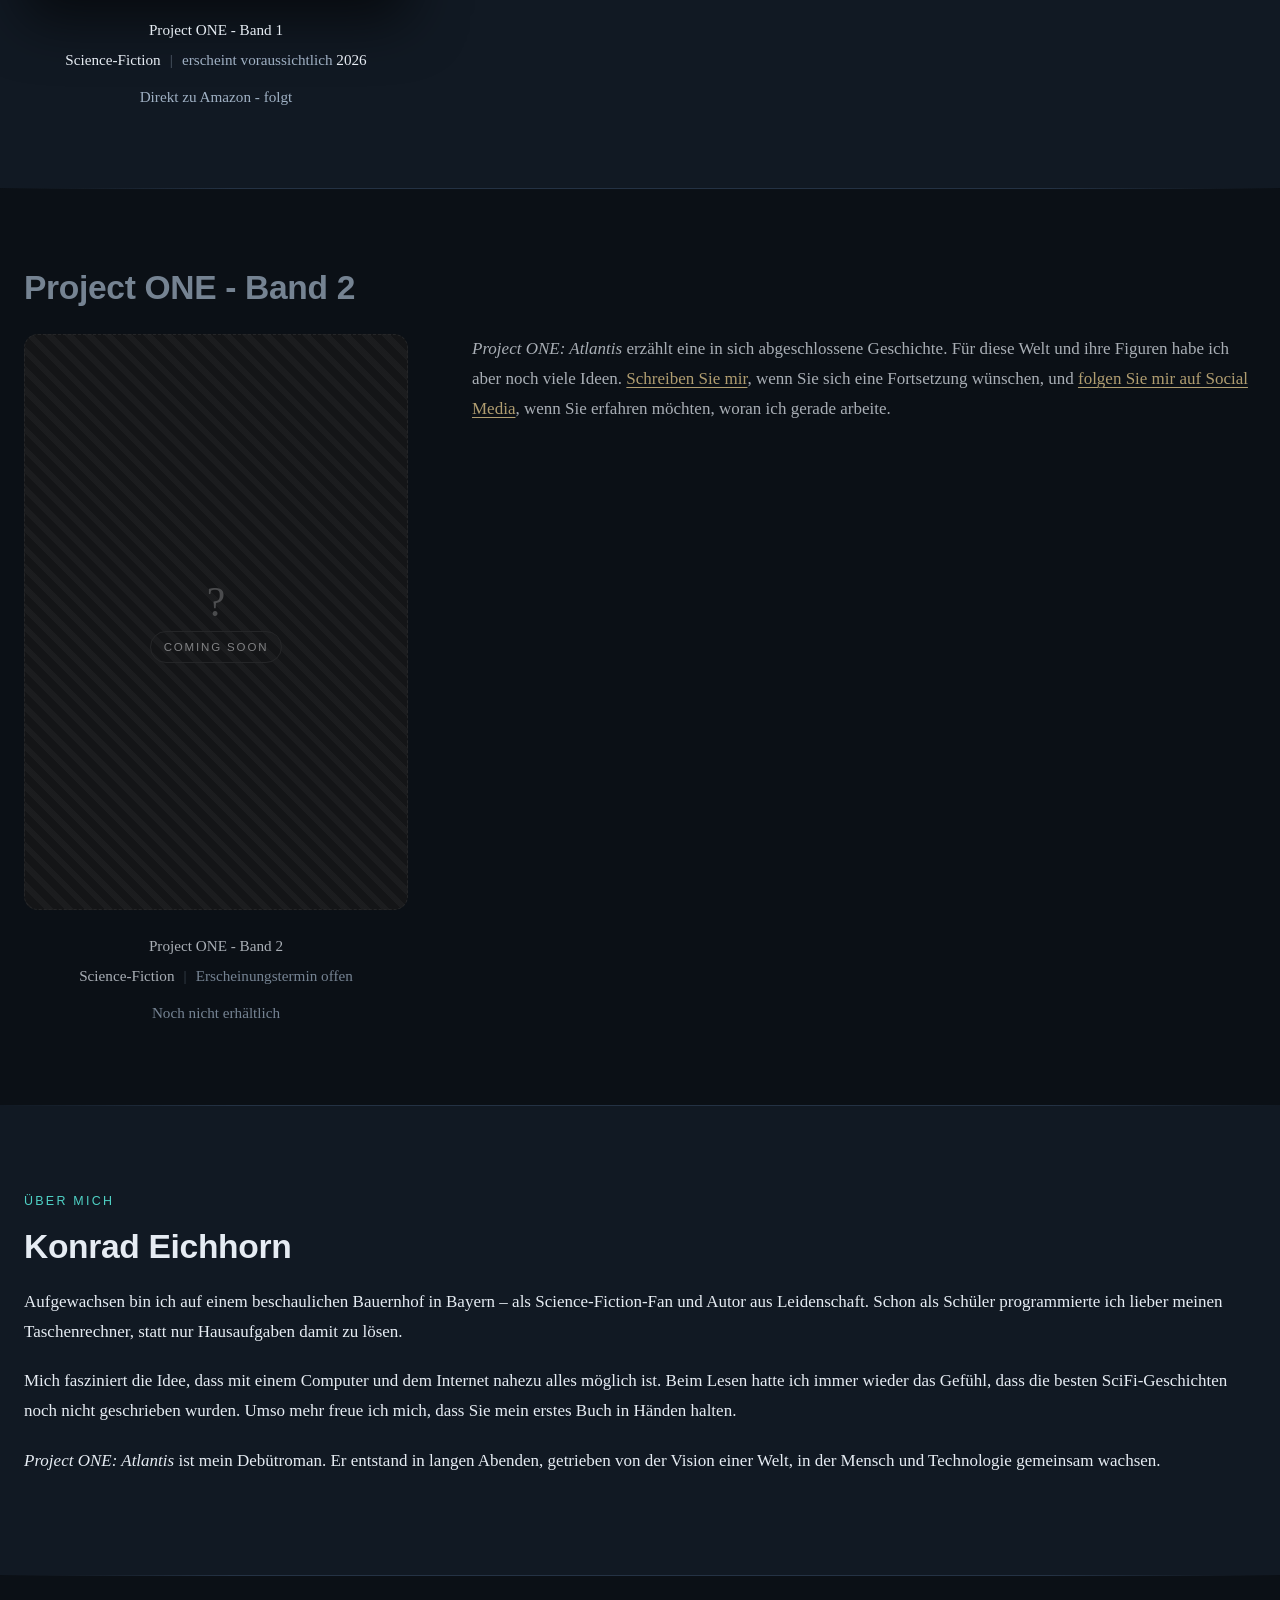
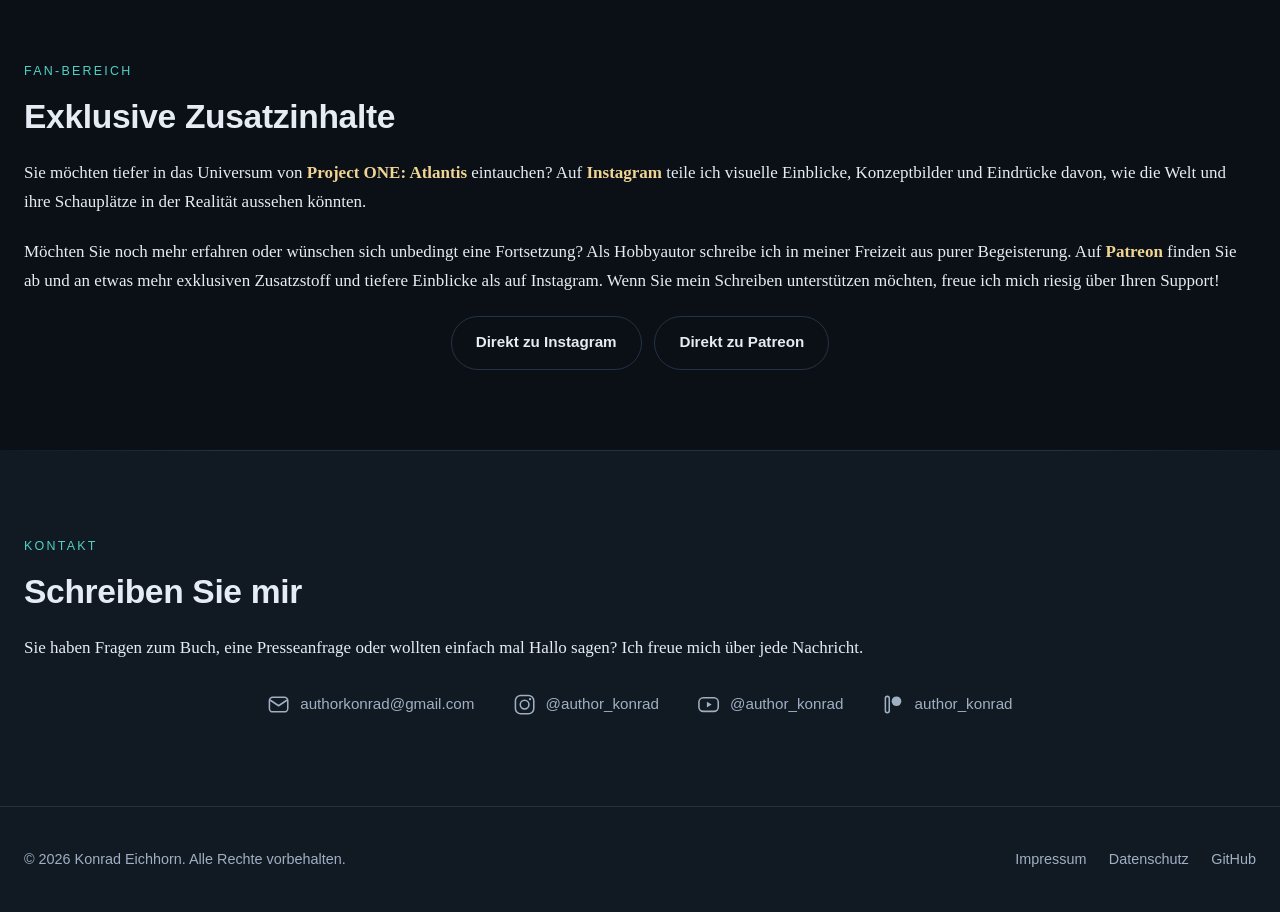
==== commit d5e5b51f: "über den autor update" ====
--- a/index.html
+++ b/index.html
@@ -161,20 +161,18 @@
         <span class="kicker">Über mich</span>
         <h2>Konrad Eichhorn</h2>
         <p>
-          Aufgewachsen bin ich auf einem beschaulichen Bauernhof in Bayern — als Science-Fiction-Fan
-          und Autor aus Leidenschaft. Schon als Schüler habe ich lieber meinen Taschenrechner
-          programmiert, statt nur Hausaufgaben damit zu lösen, und die Technik hat mich seither
-          nicht mehr losgelassen.
+          Aufgewachsen bin ich auf einem beschaulichen Bauernhof in Bayern – als Science-Fiction-Fan
+          und Autor aus Leidenschaft. Schon als Schüler programmierte ich lieber meinen Taschenrechner,
+          statt nur Hausaufgaben damit zu lösen.
         </p>
         <p>
           Mich fasziniert die Idee, dass mit einem Computer und dem Internet nahezu alles möglich ist.
-          Beim Lesen hatte ich immer wieder das Gefühl, dass die besten SciFi-Geschichten noch gar
-          nicht geschrieben sind. Umso mehr freue ich mich, wenn Sie bald mein erstes eigenes Buch
-          in Händen halten.
-        </p>
-        <p>
-          <em>Project ONE: Atlantis</em> ist mein Debütroman. Er entstand in langen Abenden,
-          getrieben von der Frage: Was, wenn das, was wir für unmöglich halten, bloß gut versteckt ist?
+          Beim Lesen hatte ich immer wieder das Gefühl, dass die besten SciFi-Geschichten noch nicht
+          geschrieben wurden. Umso mehr freue ich mich, dass Sie mein erstes Buch in Händen halten.
+        </p>
+        <p>
+          <em>Project ONE: Atlantis</em> ist mein Debütroman. Er entstand in langen Abenden, getrieben
+          von der Vision einer Welt, in der Mensch und Technologie gemeinsam wachsen.
         </p>
       </div>
     </section>
@@ -292,4 +290,4 @@
   <script src="assets/script.js" defer></script>
 </body>
 
-</html>+</html>
